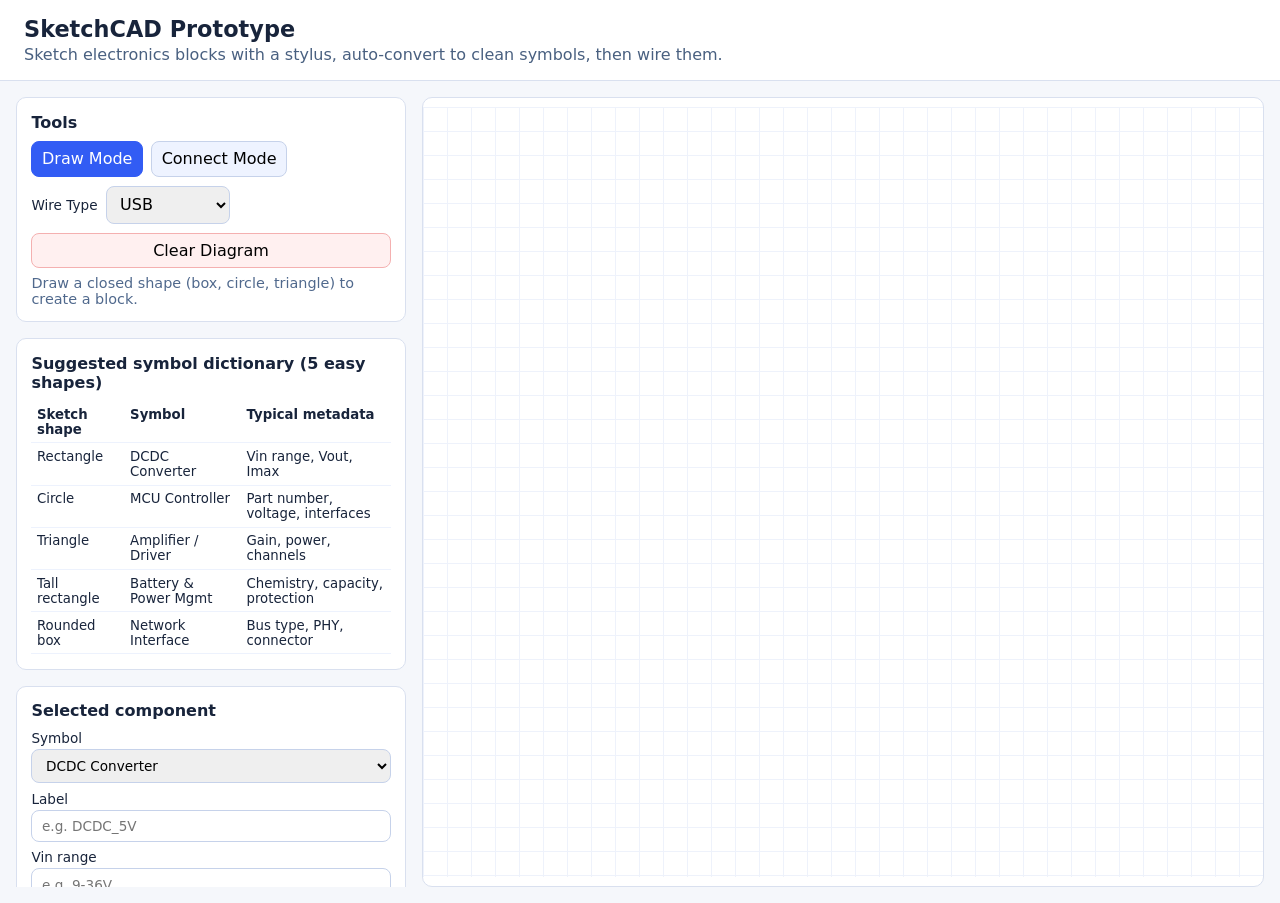
==== index.html @ b3f9a76c "Build initial SketchCAD web prototype" ====
<!doctype html>
<html lang="en">
  <head>
    <meta charset="UTF-8" />
    <meta name="viewport" content="width=device-width, initial-scale=1.0" />
    <title>SketchCAD Prototype</title>
    <link rel="stylesheet" href="styles.css" />
  </head>
  <body>
    <header>
      <h1>SketchCAD Prototype</h1>
      <p>Sketch electronics blocks with a stylus, auto-convert to clean symbols, then wire them.</p>
    </header>

    <main>
      <aside class="panel">
        <section>
          <h2>Tools</h2>
          <div class="tool-row">
            <button id="drawModeBtn" class="active">Draw Mode</button>
            <button id="connectModeBtn">Connect Mode</button>
          </div>
          <div class="tool-row">
            <label for="wireType">Wire Type</label>
            <select id="wireType">
              <option>USB</option>
              <option>SPI</option>
              <option>I2C</option>
              <option>UART</option>
              <option>Power Rail</option>
            </select>
          </div>
          <button id="clearBtn" class="danger">Clear Diagram</button>
          <p id="status" class="status">Draw a closed shape (box, circle, triangle) to create a block.</p>
        </section>

        <section>
          <h2>Suggested symbol dictionary (5 easy shapes)</h2>
          <table>
            <thead>
              <tr>
                <th>Sketch shape</th>
                <th>Symbol</th>
                <th>Typical metadata</th>
              </tr>
            </thead>
            <tbody>
              <tr>
                <td>Rectangle</td>
                <td>DCDC Converter</td>
                <td>Vin range, Vout, Imax</td>
              </tr>
              <tr>
                <td>Circle</td>
                <td>MCU Controller</td>
                <td>Part number, voltage, interfaces</td>
              </tr>
              <tr>
                <td>Triangle</td>
                <td>Amplifier / Driver</td>
                <td>Gain, power, channels</td>
              </tr>
              <tr>
                <td>Tall rectangle</td>
                <td>Battery &amp; Power Mgmt</td>
                <td>Chemistry, capacity, protection</td>
              </tr>
              <tr>
                <td>Rounded box</td>
                <td>Network Interface</td>
                <td>Bus type, PHY, connector</td>
              </tr>
            </tbody>
          </table>
        </section>

        <section>
          <h2>Selected component</h2>
          <form id="componentForm">
            <label>
              Symbol
              <select id="symbolType">
                <option>DCDC Converter</option>
                <option>MCU Controller</option>
                <option>Network Interface</option>
                <option>Motor Driver</option>
                <option>Battery &amp; Power Mgmt</option>
              </select>
            </label>
            <label>
              Label
              <input id="labelInput" type="text" placeholder="e.g. DCDC_5V" />
            </label>
            <label>
              Vin range
              <input id="vinInput" type="text" placeholder="e.g. 9-36V" />
            </label>
            <label>
              Vout
              <input id="voutInput" type="text" placeholder="e.g. 5V" />
            </label>
            <label>
              Imax
              <input id="imaxInput" type="text" placeholder="e.g. 3A" />
            </label>
            <button type="submit">Update component</button>
          </form>
        </section>
      </aside>

      <section class="canvas-wrap">
        <canvas id="diagramCanvas" width="1200" height="760"></canvas>
      </section>
    </main>

    <script src="app.js"></script>
  </body>
</html>
---- styles.css ----
:root {
  color-scheme: light;
  font-family: Inter, system-ui, -apple-system, Segoe UI, Roboto, sans-serif;
}

body {
  margin: 0;
  background: #f5f7fb;
  color: #18243b;
}

header {
  padding: 1rem 1.5rem;
  border-bottom: 1px solid #d9e0ef;
  background: white;
}

header h1 {
  margin: 0;
  font-size: 1.4rem;
}

header p {
  margin: 0.2rem 0 0;
  color: #496080;
}

main {
  display: grid;
  grid-template-columns: 390px 1fr;
  gap: 1rem;
  padding: 1rem;
}

.panel {
  display: flex;
  flex-direction: column;
  gap: 1rem;
  max-height: calc(100vh - 110px);
  overflow: auto;
}

.panel section {
  background: white;
  border: 1px solid #d9e0ef;
  border-radius: 10px;
  padding: 0.9rem;
}

h2 {
  margin: 0 0 0.6rem;
  font-size: 1rem;
}

.tool-row {
  display: flex;
  gap: 0.5rem;
  align-items: center;
  margin-bottom: 0.6rem;
}

button,
select,
input {
  border-radius: 8px;
  border: 1px solid #c6d2ea;
  padding: 0.45rem 0.6rem;
  font: inherit;
}

button {
  background: #eef3ff;
  cursor: pointer;
}

button.active {
  background: #325cf4;
  border-color: #325cf4;
  color: white;
}

button.danger {
  width: 100%;
  background: #fff0f0;
  border-color: #f4b0b0;
}

.status {
  margin: 0.4rem 0 0;
  font-size: 0.9rem;
  color: #50698d;
}

table {
  width: 100%;
  border-collapse: collapse;
  font-size: 0.83rem;
}

th,
td {
  border-bottom: 1px solid #edf2fd;
  text-align: left;
  padding: 0.35rem;
  vertical-align: top;
}

form {
  display: grid;
  gap: 0.45rem;
}

label {
  display: grid;
  gap: 0.2rem;
  font-size: 0.85rem;
}

.canvas-wrap {
  background: white;
  border: 1px solid #d9e0ef;
  border-radius: 10px;
  display: flex;
  justify-content: center;
  align-items: center;
  overflow: hidden;
}

canvas {
  width: 100%;
  height: calc(100vh - 130px);
  touch-action: none;
  background-image: linear-gradient(#eef2fb 1px, transparent 1px),
    linear-gradient(90deg, #eef2fb 1px, transparent 1px);
  background-size: 24px 24px;
}
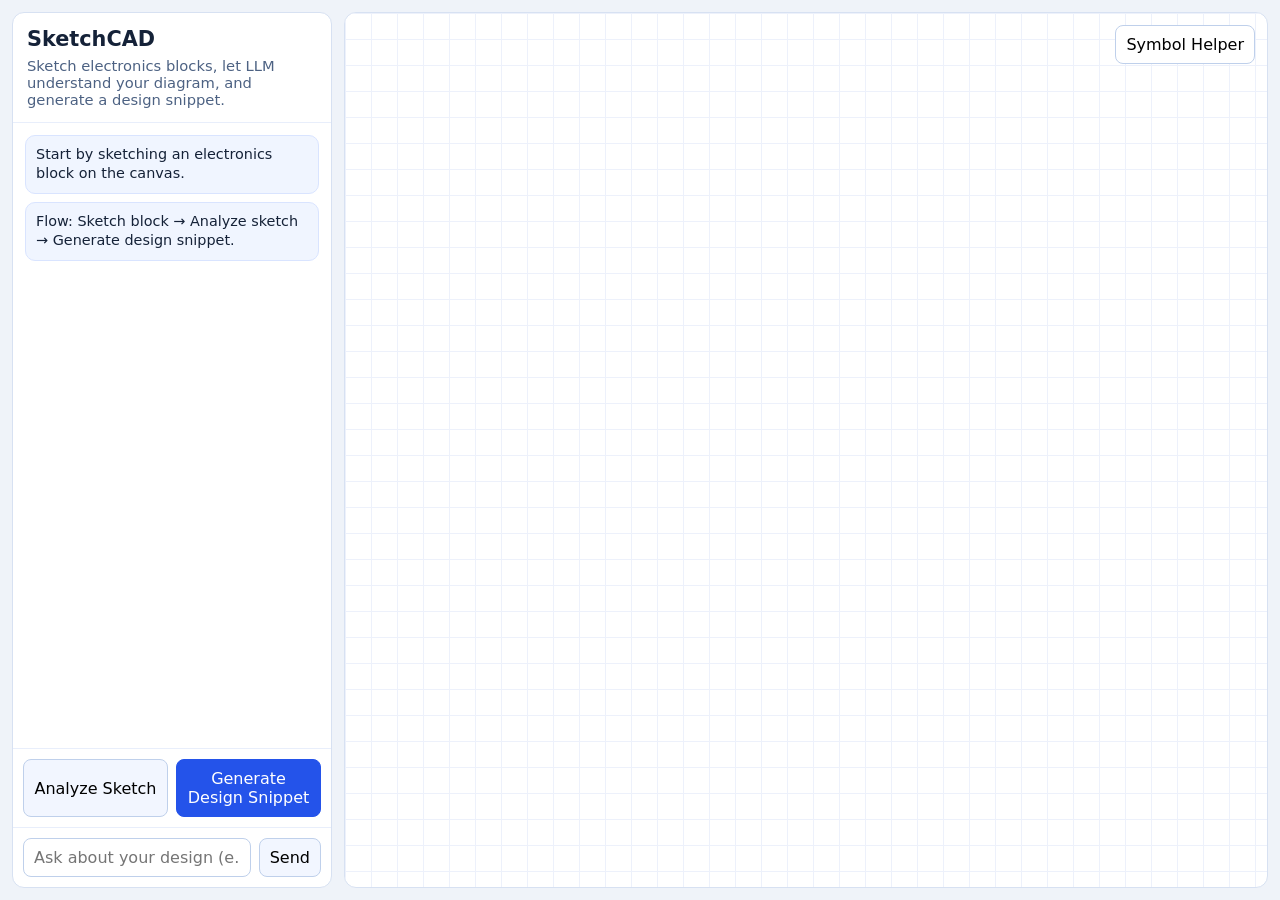
==== commit 7c2ea630: "Rebuild SketchCAD with clean chat-plus-canvas interface" ====
--- a/index.html
+++ b/index.html
@@ -3,113 +3,39 @@
   <head>
     <meta charset="UTF-8" />
     <meta name="viewport" content="width=device-width, initial-scale=1.0" />
-    <title>SketchCAD Prototype</title>
+    <title>SketchCAD</title>
     <link rel="stylesheet" href="styles.css" />
   </head>
   <body>
-    <header>
-      <h1>SketchCAD Prototype</h1>
-      <p>Sketch electronics blocks with a stylus, auto-convert to clean symbols, then wire them.</p>
-    </header>
+    <main class="app">
+      <aside class="chat-panel">
+        <div class="chat-header">
+          <h1>SketchCAD</h1>
+          <p>Sketch electronics blocks, let LLM understand your diagram, and generate a design snippet.</p>
+        </div>
 
-    <main>
-      <aside class="panel">
-        <section>
-          <h2>Tools</h2>
-          <div class="tool-row">
-            <button id="drawModeBtn" class="active">Draw Mode</button>
-            <button id="connectModeBtn">Connect Mode</button>
-          </div>
-          <div class="tool-row">
-            <label for="wireType">Wire Type</label>
-            <select id="wireType">
-              <option>USB</option>
-              <option>SPI</option>
-              <option>I2C</option>
-              <option>UART</option>
-              <option>Power Rail</option>
-            </select>
-          </div>
-          <button id="clearBtn" class="danger">Clear Diagram</button>
-          <p id="status" class="status">Draw a closed shape (box, circle, triangle) to create a block.</p>
-        </section>
+        <div id="chatLog" class="chat-log" aria-live="polite"></div>
 
-        <section>
-          <h2>Suggested symbol dictionary (5 easy shapes)</h2>
-          <table>
-            <thead>
-              <tr>
-                <th>Sketch shape</th>
-                <th>Symbol</th>
-                <th>Typical metadata</th>
-              </tr>
-            </thead>
-            <tbody>
-              <tr>
-                <td>Rectangle</td>
-                <td>DCDC Converter</td>
-                <td>Vin range, Vout, Imax</td>
-              </tr>
-              <tr>
-                <td>Circle</td>
-                <td>MCU Controller</td>
-                <td>Part number, voltage, interfaces</td>
-              </tr>
-              <tr>
-                <td>Triangle</td>
-                <td>Amplifier / Driver</td>
-                <td>Gain, power, channels</td>
-              </tr>
-              <tr>
-                <td>Tall rectangle</td>
-                <td>Battery &amp; Power Mgmt</td>
-                <td>Chemistry, capacity, protection</td>
-              </tr>
-              <tr>
-                <td>Rounded box</td>
-                <td>Network Interface</td>
-                <td>Bus type, PHY, connector</td>
-              </tr>
-            </tbody>
-          </table>
-        </section>
+        <div class="chat-actions">
+          <button id="analyzeBtn">Analyze Sketch</button>
+          <button id="snippetBtn" class="primary">Generate Design Snippet</button>
+        </div>
 
-        <section>
-          <h2>Selected component</h2>
-          <form id="componentForm">
-            <label>
-              Symbol
-              <select id="symbolType">
-                <option>DCDC Converter</option>
-                <option>MCU Controller</option>
-                <option>Network Interface</option>
-                <option>Motor Driver</option>
-                <option>Battery &amp; Power Mgmt</option>
-              </select>
-            </label>
-            <label>
-              Label
-              <input id="labelInput" type="text" placeholder="e.g. DCDC_5V" />
-            </label>
-            <label>
-              Vin range
-              <input id="vinInput" type="text" placeholder="e.g. 9-36V" />
-            </label>
-            <label>
-              Vout
-              <input id="voutInput" type="text" placeholder="e.g. 5V" />
-            </label>
-            <label>
-              Imax
-              <input id="imaxInput" type="text" placeholder="e.g. 3A" />
-            </label>
-            <button type="submit">Update component</button>
-          </form>
-        </section>
+        <form id="chatForm" class="chat-form">
+          <input
+            id="chatInput"
+            type="text"
+            placeholder="Ask about your design (e.g. Add SPI between MCU and Motor Driver)"
+          />
+          <button type="submit">Send</button>
+        </form>
       </aside>
 
-      <section class="canvas-wrap">
-        <canvas id="diagramCanvas" width="1200" height="760"></canvas>
+      <section class="canvas-stage">
+        <canvas id="diagramCanvas" width="1280" height="760"></canvas>
+        <button id="symbolHelperBtn" class="floating-helper" title="Symbol helper (placeholder)">
+          Symbol Helper
+        </button>
       </section>
     </main>
 
--- a/styles.css
+++ b/styles.css
@@ -1,136 +1,130 @@
 :root {
-  color-scheme: light;
   font-family: Inter, system-ui, -apple-system, Segoe UI, Roboto, sans-serif;
+  color: #152238;
+  background: #eff3f9;
+}
+
+* {
+  box-sizing: border-box;
 }
 
 body {
   margin: 0;
-  background: #f5f7fb;
-  color: #18243b;
+  background: #eff3f9;
 }
 
-header {
-  padding: 1rem 1.5rem;
-  border-bottom: 1px solid #d9e0ef;
-  background: white;
+.app {
+  height: 100vh;
+  display: grid;
+  grid-template-columns: 320px 1fr;
+  gap: 12px;
+  padding: 12px;
 }
 
-header h1 {
-  margin: 0;
-  font-size: 1.4rem;
+.chat-panel {
+  background: #ffffff;
+  border: 1px solid #d7e1f2;
+  border-radius: 12px;
+  display: grid;
+  grid-template-rows: auto 1fr auto auto;
+  min-height: 0;
 }
 
-header p {
-  margin: 0.2rem 0 0;
-  color: #496080;
+.chat-header {
+  padding: 14px;
+  border-bottom: 1px solid #e8eefb;
 }
 
-main {
-  display: grid;
-  grid-template-columns: 390px 1fr;
-  gap: 1rem;
-  padding: 1rem;
+.chat-header h1 {
+  margin: 0;
+  font-size: 1.3rem;
 }
 
-.panel {
+.chat-header p {
+  margin: 6px 0 0;
+  color: #4d6283;
+  font-size: 0.92rem;
+}
+
+.chat-log {
+  padding: 12px;
+  overflow: auto;
   display: flex;
   flex-direction: column;
-  gap: 1rem;
-  max-height: calc(100vh - 110px);
-  overflow: auto;
+  gap: 8px;
 }
 
-.panel section {
-  background: white;
-  border: 1px solid #d9e0ef;
+.message {
+  padding: 9px 10px;
   border-radius: 10px;
-  padding: 0.9rem;
+  font-size: 0.9rem;
+  line-height: 1.35;
 }
 
-h2 {
-  margin: 0 0 0.6rem;
-  font-size: 1rem;
+.message.system {
+  background: #f0f5ff;
+  border: 1px solid #d9e4ff;
 }
 
-.tool-row {
-  display: flex;
-  gap: 0.5rem;
-  align-items: center;
-  margin-bottom: 0.6rem;
+.message.user {
+  background: #e8fff4;
+  border: 1px solid #c6f2dd;
+  margin-left: 18px;
+}
+
+.chat-actions,
+.chat-form {
+  padding: 10px;
+  border-top: 1px solid #e8eefb;
+  display: grid;
+  grid-template-columns: 1fr 1fr;
+  gap: 8px;
 }
 
 button,
-select,
 input {
+  font: inherit;
+  border: 1px solid #bfd0eb;
   border-radius: 8px;
-  border: 1px solid #c6d2ea;
-  padding: 0.45rem 0.6rem;
-  font: inherit;
+  padding: 9px 10px;
 }
 
 button {
-  background: #eef3ff;
+  background: #f2f6ff;
   cursor: pointer;
 }
 
-button.active {
-  background: #325cf4;
-  border-color: #325cf4;
+button.primary {
+  background: #2453ea;
   color: white;
+  border-color: #2453ea;
 }
 
-button.danger {
-  width: 100%;
-  background: #fff0f0;
-  border-color: #f4b0b0;
+.chat-form {
+  grid-template-columns: 1fr auto;
 }
 
-.status {
-  margin: 0.4rem 0 0;
-  font-size: 0.9rem;
-  color: #50698d;
-}
-
-table {
-  width: 100%;
-  border-collapse: collapse;
-  font-size: 0.83rem;
-}
-
-th,
-td {
-  border-bottom: 1px solid #edf2fd;
-  text-align: left;
-  padding: 0.35rem;
-  vertical-align: top;
-}
-
-form {
-  display: grid;
-  gap: 0.45rem;
-}
-
-label {
-  display: grid;
-  gap: 0.2rem;
-  font-size: 0.85rem;
-}
-
-.canvas-wrap {
+.canvas-stage {
+  position: relative;
   background: white;
-  border: 1px solid #d9e0ef;
-  border-radius: 10px;
-  display: flex;
-  justify-content: center;
-  align-items: center;
+  border: 1px solid #d7e1f2;
+  border-radius: 12px;
   overflow: hidden;
 }
 
 canvas {
   width: 100%;
-  height: calc(100vh - 130px);
+  height: 100%;
   touch-action: none;
-  background-image: linear-gradient(#eef2fb 1px, transparent 1px),
-    linear-gradient(90deg, #eef2fb 1px, transparent 1px);
-  background-size: 24px 24px;
+  background-image: linear-gradient(#edf1fb 1px, transparent 1px),
+    linear-gradient(90deg, #edf1fb 1px, transparent 1px);
+  background-size: 26px 26px;
 }
+
+.floating-helper {
+  position: absolute;
+  top: 12px;
+  right: 12px;
+  z-index: 10;
+  background: #ffffff;
+}
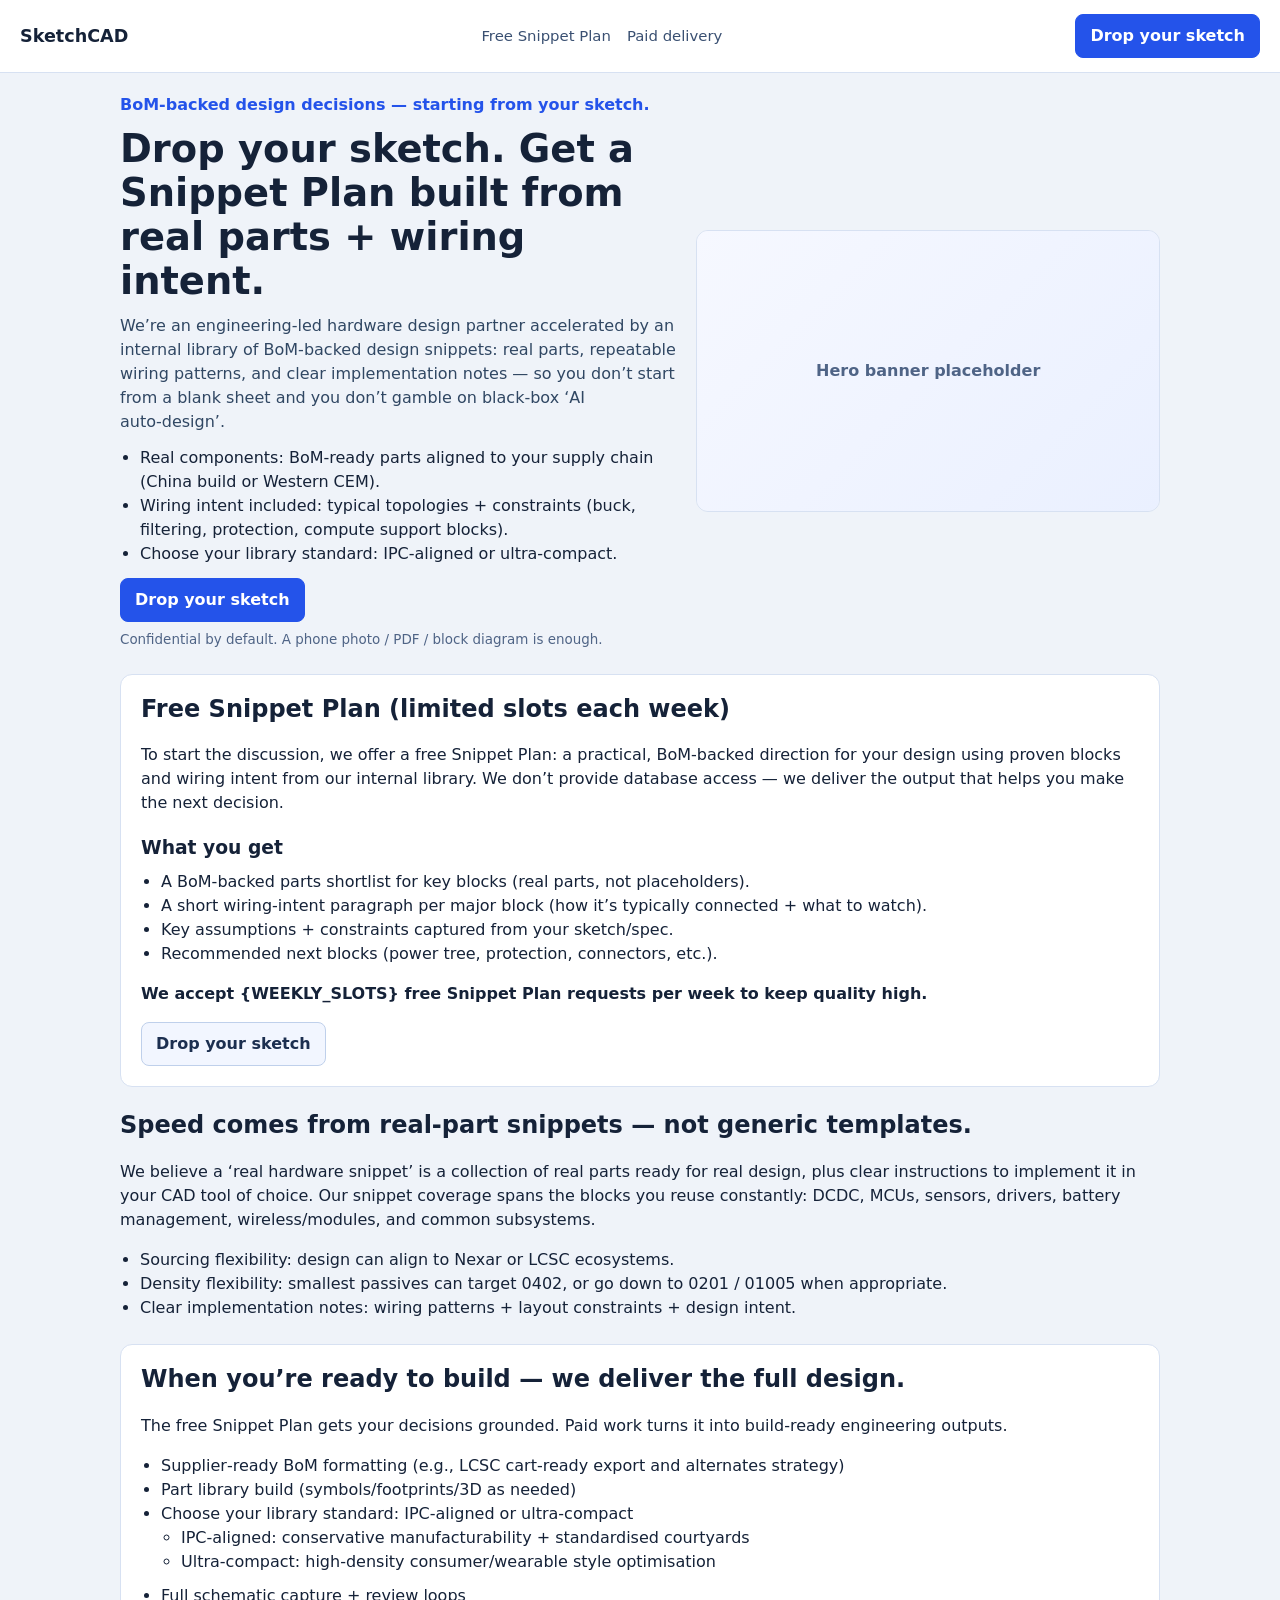
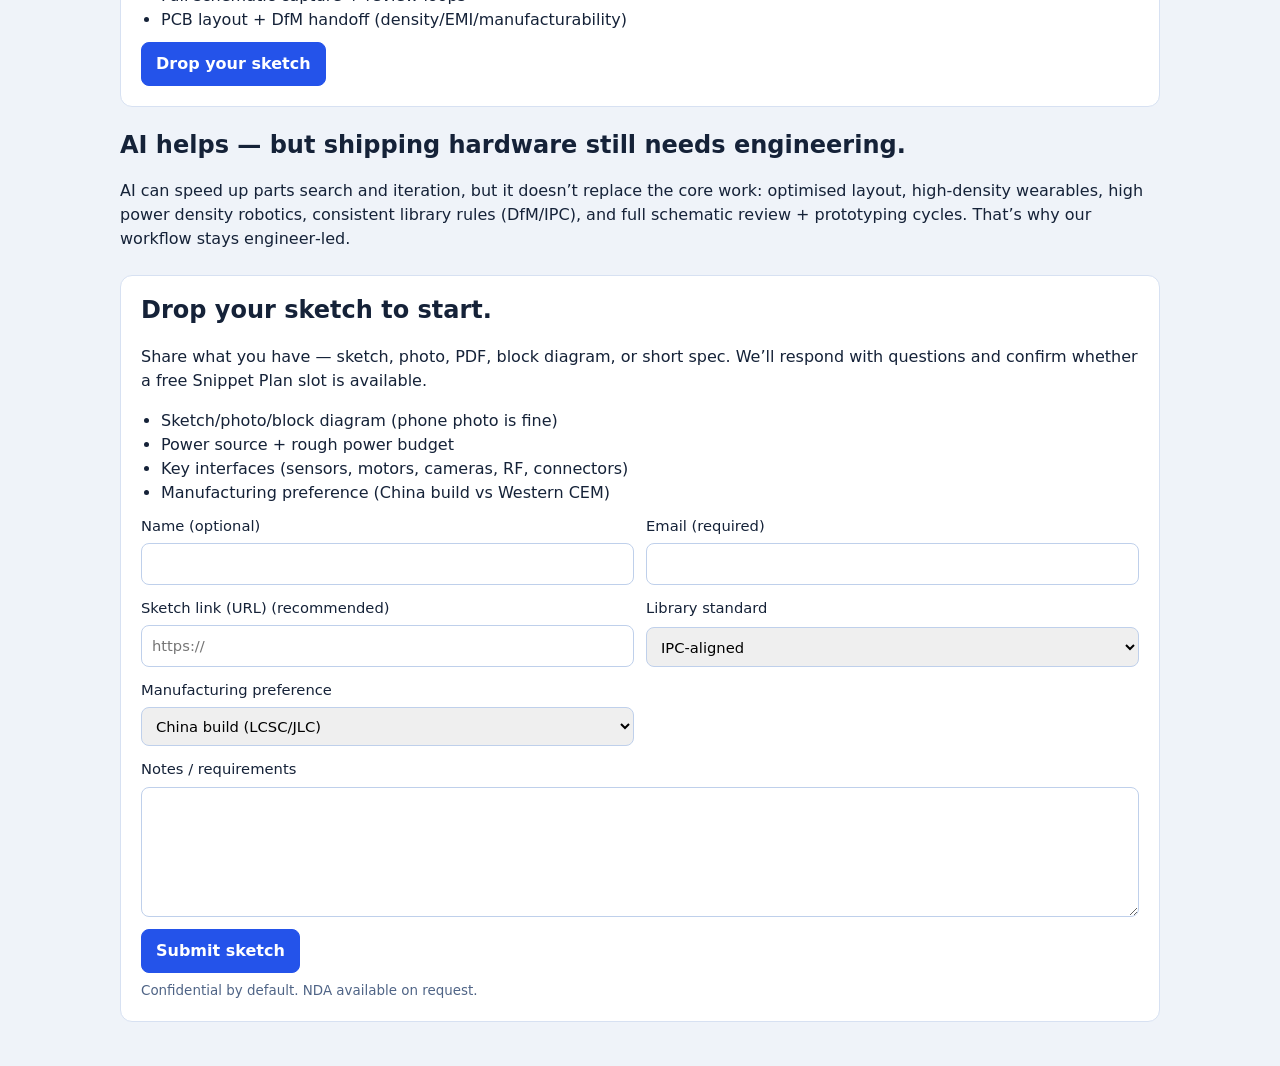
==== commit 3a23fd03: "Remove binary hero asset and use non-binary placeholder" ====
--- a/index.html
+++ b/index.html
@@ -3,42 +3,173 @@
   <head>
     <meta charset="UTF-8" />
     <meta name="viewport" content="width=device-width, initial-scale=1.0" />
-    <title>SketchCAD</title>
+    <title>SketchCAD — BoM‑backed design plans from your sketch</title>
+    <meta
+      name="description"
+      content="Drop your sketch and get a Snippet Plan built from real parts + wiring intent. Engineer-led hardware design accelerated by internal BoM‑backed snippets. Choose IPC‑aligned or ultra‑compact library standards."
+    />
     <link rel="stylesheet" href="styles.css" />
   </head>
   <body>
-    <main class="app">
-      <aside class="chat-panel">
-        <div class="chat-header">
-          <h1>SketchCAD</h1>
-          <p>Sketch electronics blocks, let LLM understand your diagram, and generate a design snippet.</p>
+    <header class="topbar">
+      <a href="#" class="logo">SketchCAD</a>
+      <nav class="nav-links">
+        <a href="#free-snippet-plan">Free Snippet Plan</a>
+        <a href="#paid-delivery">Paid delivery</a>
+      </nav>
+      <a class="btn btn-primary" href="#drop-your-sketch">Drop your sketch</a>
+    </header>
+
+    <main>
+      <section class="hero section">
+        <div class="hero-copy">
+          <p class="eyebrow">BoM‑backed design decisions — starting from your sketch.</p>
+          <h1>Drop your sketch. Get a Snippet Plan built from real parts + wiring intent.</h1>
+          <p class="lead">
+            We’re an engineering‑led hardware design partner accelerated by an internal library of BoM‑backed design
+            snippets: real parts, repeatable wiring patterns, and clear implementation notes — so you don’t start from
+            a blank sheet and you don’t gamble on black‑box ‘AI auto‑design’.
+          </p>
+          <ul>
+            <li>Real components: BoM‑ready parts aligned to your supply chain (China build or Western CEM).</li>
+            <li>
+              Wiring intent included: typical topologies + constraints (buck, filtering, protection, compute support
+              blocks).
+            </li>
+            <li>Choose your library standard: IPC‑aligned or ultra‑compact.</li>
+          </ul>
+          <div class="hero-cta">
+            <a class="btn btn-primary" href="#drop-your-sketch">Drop your sketch</a>
+            <p class="micro">Confidential by default. A phone photo / PDF / block diagram is enough.</p>
+          </div>
         </div>
+        <div class="hero-image-wrap">
+          <div class="hero-image-placeholder" aria-label="Sketch to BoM concept banner placeholder">Hero banner placeholder</div>
+        </div>
+      </section>
 
-        <div id="chatLog" class="chat-log" aria-live="polite"></div>
+      <section id="free-snippet-plan" class="section card">
+        <h2>Free Snippet Plan (limited slots each week)</h2>
+        <p>
+          To start the discussion, we offer a free Snippet Plan: a practical, BoM‑backed direction for your design
+          using proven blocks and wiring intent from our internal library. We don’t provide database access — we
+          deliver the output that helps you make the next decision.
+        </p>
+        <h3>What you get</h3>
+        <ul>
+          <li>A BoM‑backed parts shortlist for key blocks (real parts, not placeholders).</li>
+          <li>
+            A short wiring‑intent paragraph per major block (how it’s typically connected + what to watch).
+          </li>
+          <li>Key assumptions + constraints captured from your sketch/spec.</li>
+          <li>Recommended next blocks (power tree, protection, connectors, etc.).</li>
+        </ul>
+        <p class="slot-line">We accept {WEEKLY_SLOTS} free Snippet Plan requests per week to keep quality high.</p>
+        <a class="btn btn-secondary" href="#drop-your-sketch">Drop your sketch</a>
+      </section>
 
-        <div class="chat-actions">
-          <button id="analyzeBtn">Analyze Sketch</button>
-          <button id="snippetBtn" class="primary">Generate Design Snippet</button>
-        </div>
+      <section id="why-this-is-different" class="section">
+        <h2>Speed comes from real‑part snippets — not generic templates.</h2>
+        <p>
+          We believe a ‘real hardware snippet’ is a collection of real parts ready for real design, plus clear
+          instructions to implement it in your CAD tool of choice. Our snippet coverage spans the blocks you reuse
+          constantly: DCDC, MCUs, sensors, drivers, battery management, wireless/modules, and common subsystems.
+        </p>
+        <ul>
+          <li>Sourcing flexibility: design can align to Nexar or LCSC ecosystems.</li>
+          <li>Density flexibility: smallest passives can target 0402, or go down to 0201 / 01005 when appropriate.</li>
+          <li>Clear implementation notes: wiring patterns + layout constraints + design intent.</li>
+        </ul>
+      </section>
 
-        <form id="chatForm" class="chat-form">
-          <input
-            id="chatInput"
-            type="text"
-            placeholder="Ask about your design (e.g. Add SPI between MCU and Motor Driver)"
-          />
-          <button type="submit">Send</button>
+      <section id="paid-delivery" class="section card">
+        <h2>When you’re ready to build — we deliver the full design.</h2>
+        <p>
+          The free Snippet Plan gets your decisions grounded. Paid work turns it into build‑ready engineering outputs.
+        </p>
+        <ul>
+          <li>Supplier‑ready BoM formatting (e.g., LCSC cart‑ready export and alternates strategy)</li>
+          <li>Part library build (symbols/footprints/3D as needed)</li>
+          <li>
+            Choose your library standard: IPC‑aligned or ultra‑compact
+            <ul>
+              <li>IPC‑aligned: conservative manufacturability + standardised courtyards</li>
+              <li>Ultra‑compact: high‑density consumer/wearable style optimisation</li>
+            </ul>
+          </li>
+          <li>Full schematic capture + review loops</li>
+          <li>PCB layout + DfM handoff (density/EMI/manufacturability)</li>
+        </ul>
+        <a class="btn btn-primary" href="#drop-your-sketch">Drop your sketch</a>
+      </section>
+
+      <section id="ai-and-engineering" class="section">
+        <h2>AI helps — but shipping hardware still needs engineering.</h2>
+        <p>
+          AI can speed up parts search and iteration, but it doesn’t replace the core work: optimised layout,
+          high‑density wearables, high power density robotics, consistent library rules (DfM/IPC), and full schematic
+          review + prototyping cycles. That’s why our workflow stays engineer‑led.
+        </p>
+      </section>
+
+      <section id="drop-your-sketch" class="section card">
+        <h2>Drop your sketch to start.</h2>
+        <p>
+          Share what you have — sketch, photo, PDF, block diagram, or short spec. We’ll respond with questions and
+          confirm whether a free Snippet Plan slot is available.
+        </p>
+        <ul>
+          <li>Sketch/photo/block diagram (phone photo is fine)</li>
+          <li>Power source + rough power budget</li>
+          <li>Key interfaces (sensors, motors, cameras, RF, connectors)</li>
+          <li>Manufacturing preference (China build vs Western CEM)</li>
+        </ul>
+
+        <form name="drop-your-sketch" method="POST" data-netlify="true" netlify-honeypot="bot-field">
+          <input type="hidden" name="form-name" value="drop-your-sketch" />
+          <p class="hidden">
+            <label>Don’t fill this out: <input name="bot-field" /></label>
+          </p>
+
+          <div class="form-grid">
+            <label>
+              Name (optional)
+              <input type="text" name="name" autocomplete="name" />
+            </label>
+            <label>
+              Email (required)
+              <input type="email" name="email" required autocomplete="email" />
+            </label>
+            <label>
+              Sketch link (URL) (recommended)
+              <input type="url" name="sketch_link" placeholder="https://" />
+            </label>
+            <label>
+              Library standard
+              <select name="library_standard" required>
+                <option value="IPC-aligned">IPC‑aligned</option>
+                <option value="Ultra-compact">Ultra‑compact</option>
+                <option value="Not sure">Not sure — recommend</option>
+              </select>
+            </label>
+            <label>
+              Manufacturing preference
+              <select name="manufacturing_preference" required>
+                <option value="China build">China build (LCSC/JLC)</option>
+                <option value="Western CEM">Western CEM</option>
+                <option value="Not sure">Not sure</option>
+              </select>
+            </label>
+            <label>
+              Notes / requirements
+              <textarea name="notes" rows="5" required></textarea>
+            </label>
+          </div>
+
+          <button class="btn btn-primary" type="submit">Submit sketch</button>
+          <p class="micro">Confidential by default. NDA available on request.</p>
         </form>
-      </aside>
-
-      <section class="canvas-stage">
-        <canvas id="diagramCanvas" width="1280" height="760"></canvas>
-        <button id="symbolHelperBtn" class="floating-helper" title="Symbol helper (placeholder)">
-          Symbol Helper
-        </button>
       </section>
     </main>
-
-    <script src="app.js"></script>
   </body>
 </html>
--- a/styles.css
+++ b/styles.css
@@ -11,120 +11,200 @@
 body {
   margin: 0;
   background: #eff3f9;
-}
-
-.app {
-  height: 100vh;
+  line-height: 1.5;
+}
+
+.topbar {
+  position: sticky;
+  top: 0;
+  z-index: 20;
+  display: flex;
+  align-items: center;
+  justify-content: space-between;
+  gap: 14px;
+  padding: 14px 20px;
+  background: rgba(255, 255, 255, 0.95);
+  border-bottom: 1px solid #d7e1f2;
+  backdrop-filter: blur(6px);
+}
+
+.logo {
+  text-decoration: none;
+  color: #152238;
+  font-weight: 700;
+  font-size: 1.1rem;
+}
+
+.nav-links {
+  display: flex;
+  gap: 16px;
+}
+
+.nav-links a {
+  color: #3a5072;
+  text-decoration: none;
+  font-size: 0.93rem;
+}
+
+main {
+  max-width: 1080px;
+  margin: 0 auto;
+  padding: 20px;
+}
+
+.section {
+  margin-bottom: 24px;
+}
+
+.hero {
   display: grid;
-  grid-template-columns: 320px 1fr;
-  gap: 12px;
-  padding: 12px;
-}
-
-.chat-panel {
-  background: #ffffff;
+  grid-template-columns: 1.2fr 1fr;
+  gap: 20px;
+  align-items: center;
+}
+
+.hero-copy h1 {
+  margin: 0 0 10px;
+  font-size: clamp(2rem, 3vw, 2.6rem);
+  line-height: 1.15;
+}
+
+.eyebrow {
+  margin: 0 0 10px;
+  color: #2453ea;
+  font-weight: 600;
+}
+
+.lead {
+  margin: 0 0 12px;
+  color: #304763;
+}
+
+.hero-image-wrap {
   border: 1px solid #d7e1f2;
   border-radius: 12px;
-  display: grid;
-  grid-template-rows: auto 1fr auto auto;
-  min-height: 0;
-}
-
-.chat-header {
-  padding: 14px;
-  border-bottom: 1px solid #e8eefb;
-}
-
-.chat-header h1 {
-  margin: 0;
-  font-size: 1.3rem;
-}
-
-.chat-header p {
-  margin: 6px 0 0;
-  color: #4d6283;
-  font-size: 0.92rem;
-}
-
-.chat-log {
-  padding: 12px;
-  overflow: auto;
+  overflow: hidden;
+  background: white;
+  min-height: 280px;
+}
+
+.hero-image-placeholder {
+  width: 100%;
+  min-height: 280px;
   display: flex;
-  flex-direction: column;
-  gap: 8px;
-}
-
-.message {
-  padding: 9px 10px;
-  border-radius: 10px;
-  font-size: 0.9rem;
-  line-height: 1.35;
-}
-
-.message.system {
-  background: #f0f5ff;
-  border: 1px solid #d9e4ff;
-}
-
-.message.user {
-  background: #e8fff4;
-  border: 1px solid #c6f2dd;
-  margin-left: 18px;
-}
-
-.chat-actions,
-.chat-form {
-  padding: 10px;
-  border-top: 1px solid #e8eefb;
+  align-items: center;
+  justify-content: center;
+  padding: 20px;
+  color: #4f6486;
+  background: linear-gradient(135deg, #f6f8ff, #eaf0ff);
+  font-weight: 600;
+  text-align: center;
+}
+
+.card {
+  background: white;
+  border: 1px solid #d7e1f2;
+  border-radius: 12px;
+  padding: 20px;
+}
+
+h2 {
+  margin-top: 0;
+  line-height: 1.2;
+}
+
+h3 {
+  margin-bottom: 8px;
+}
+
+ul {
+  margin: 0 0 10px;
+  padding-left: 20px;
+}
+
+.btn {
+  display: inline-flex;
+  align-items: center;
+  justify-content: center;
+  border: 1px solid #bfd0eb;
+  border-radius: 8px;
+  padding: 9px 14px;
+  font-weight: 600;
+  text-decoration: none;
+  cursor: pointer;
+}
+
+.btn-primary {
+  background: #2453ea;
+  color: white;
+  border-color: #2453ea;
+}
+
+.btn-secondary {
+  background: #f2f6ff;
+  color: #1c2f50;
+}
+
+.hero-cta {
+  margin-top: 12px;
+}
+
+.micro {
+  font-size: 0.84rem;
+  color: #4f6486;
+  margin: 8px 0 0;
+}
+
+.slot-line {
+  font-weight: 600;
+}
+
+form {
+  margin-top: 10px;
+}
+
+.form-grid {
   display: grid;
   grid-template-columns: 1fr 1fr;
-  gap: 8px;
-}
-
-button,
-input {
+  gap: 12px;
+  margin-bottom: 12px;
+}
+
+label {
+  display: grid;
+  gap: 6px;
+  font-size: 0.92rem;
+}
+
+label:has(textarea) {
+  grid-column: 1 / -1;
+}
+
+input,
+select,
+textarea,
+button {
   font: inherit;
   border: 1px solid #bfd0eb;
   border-radius: 8px;
   padding: 9px 10px;
 }
 
-button {
-  background: #f2f6ff;
-  cursor: pointer;
-}
-
-button.primary {
-  background: #2453ea;
-  color: white;
-  border-color: #2453ea;
-}
-
-.chat-form {
-  grid-template-columns: 1fr auto;
-}
-
-.canvas-stage {
-  position: relative;
-  background: white;
-  border: 1px solid #d7e1f2;
-  border-radius: 12px;
-  overflow: hidden;
-}
-
-canvas {
-  width: 100%;
-  height: 100%;
-  touch-action: none;
-  background-image: linear-gradient(#edf1fb 1px, transparent 1px),
-    linear-gradient(90deg, #edf1fb 1px, transparent 1px);
-  background-size: 26px 26px;
-}
-
-.floating-helper {
+.hidden {
   position: absolute;
-  top: 12px;
-  right: 12px;
-  z-index: 10;
-  background: #ffffff;
-}
+  left: -9999px;
+}
+
+@media (max-width: 900px) {
+  .hero {
+    grid-template-columns: 1fr;
+  }
+
+  .nav-links {
+    display: none;
+  }
+
+  .form-grid {
+    grid-template-columns: 1fr;
+  }
+}
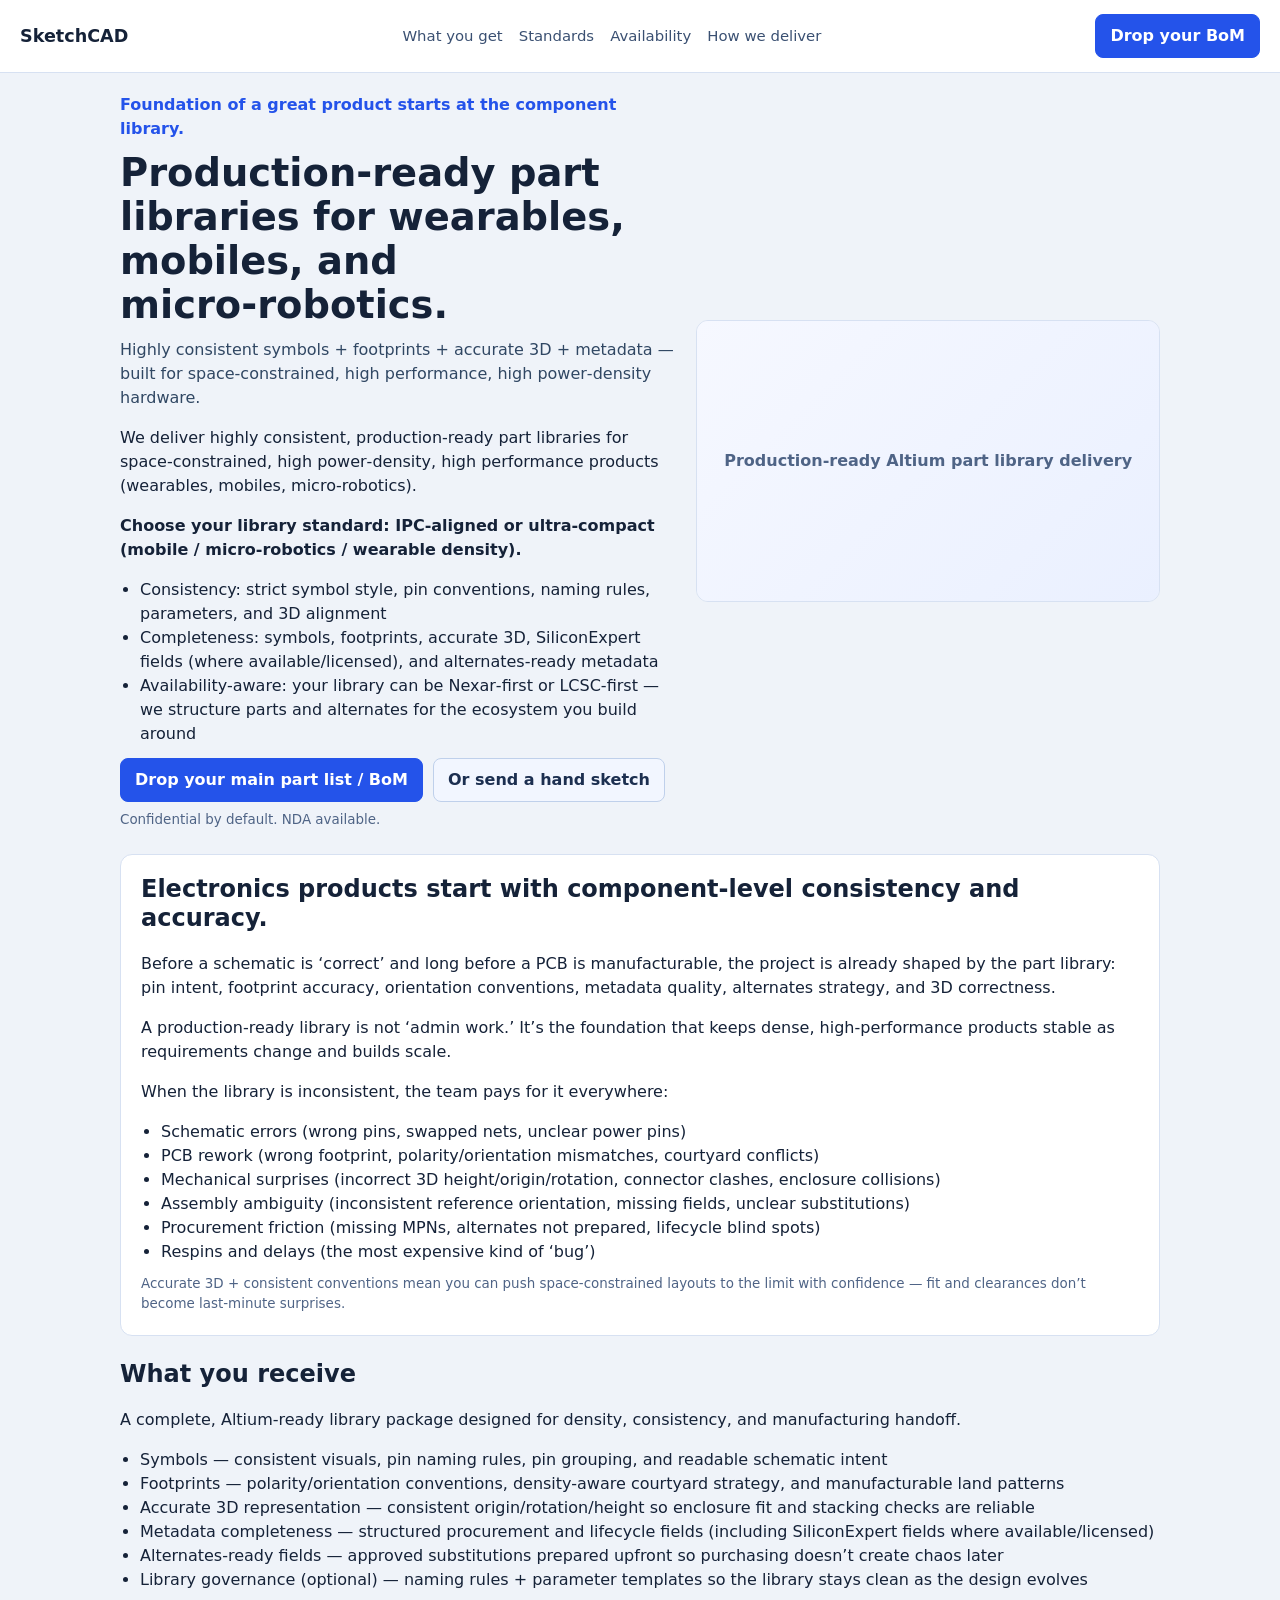
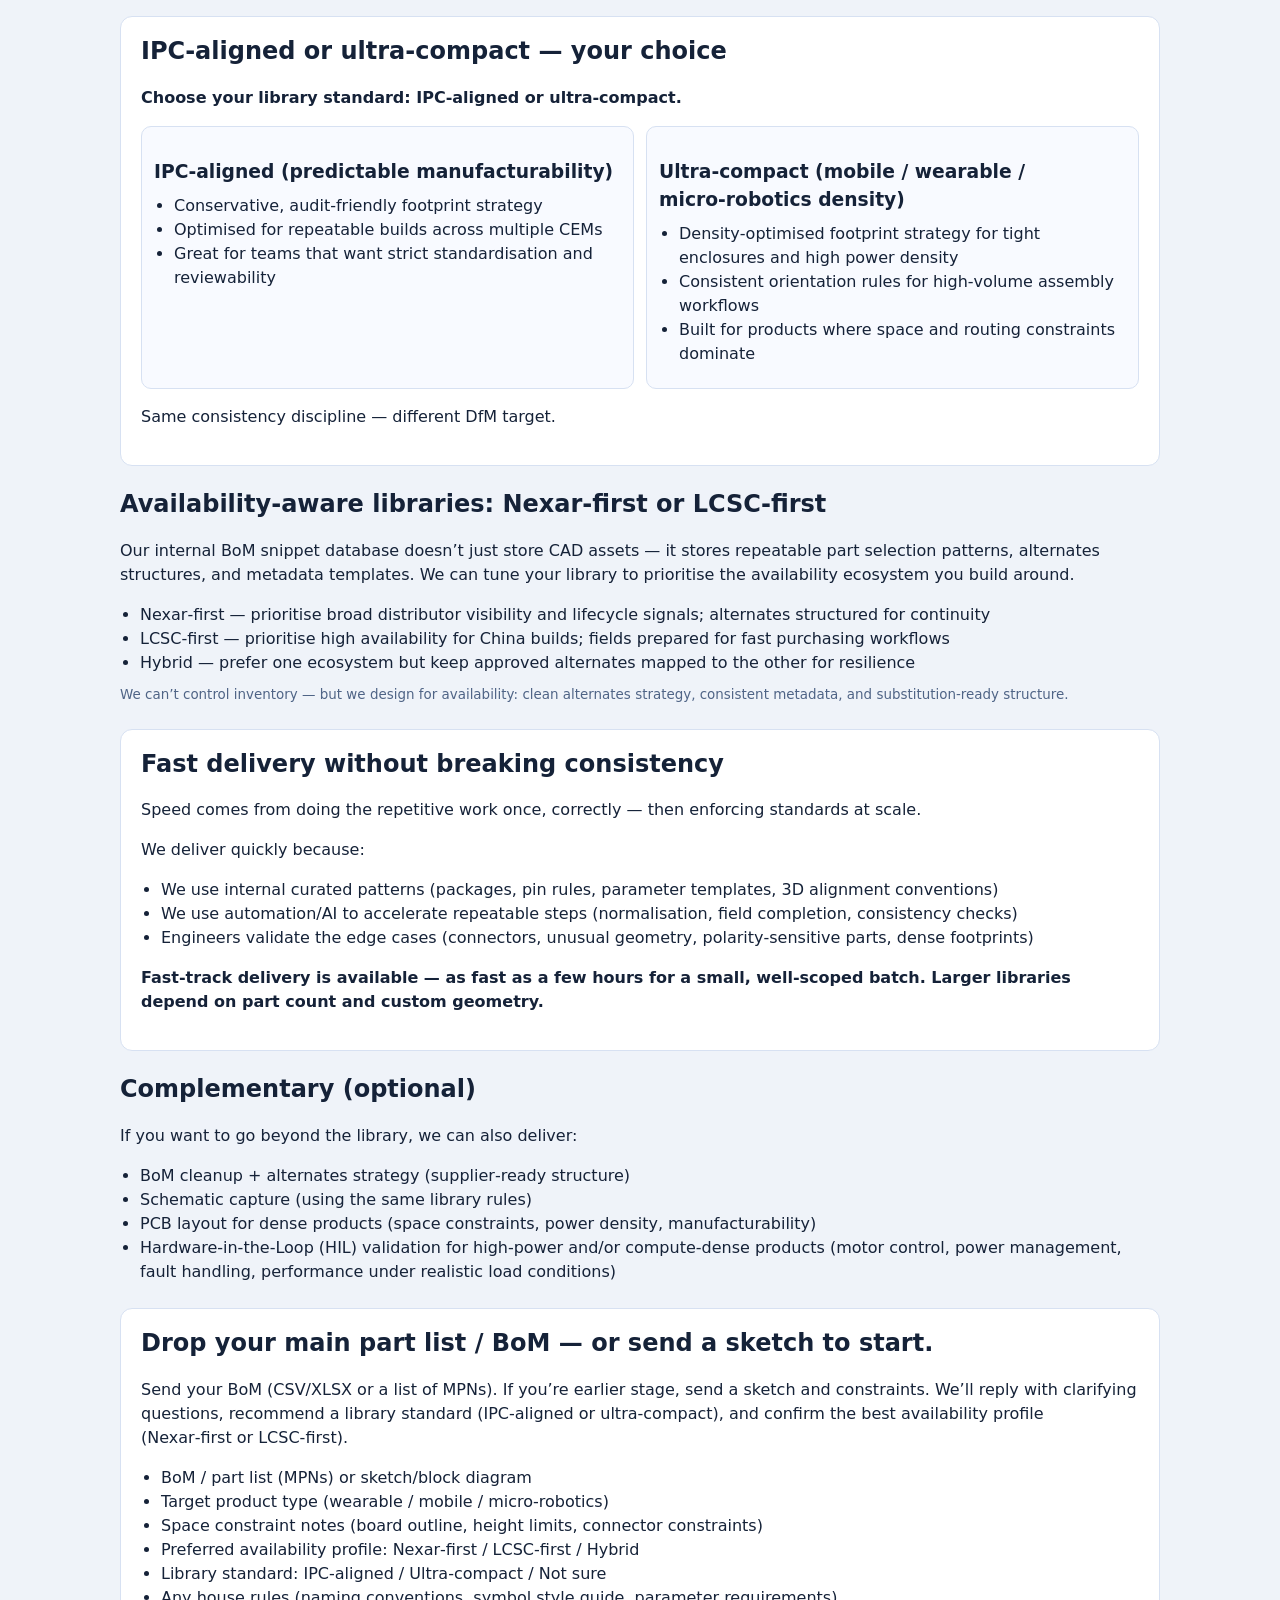
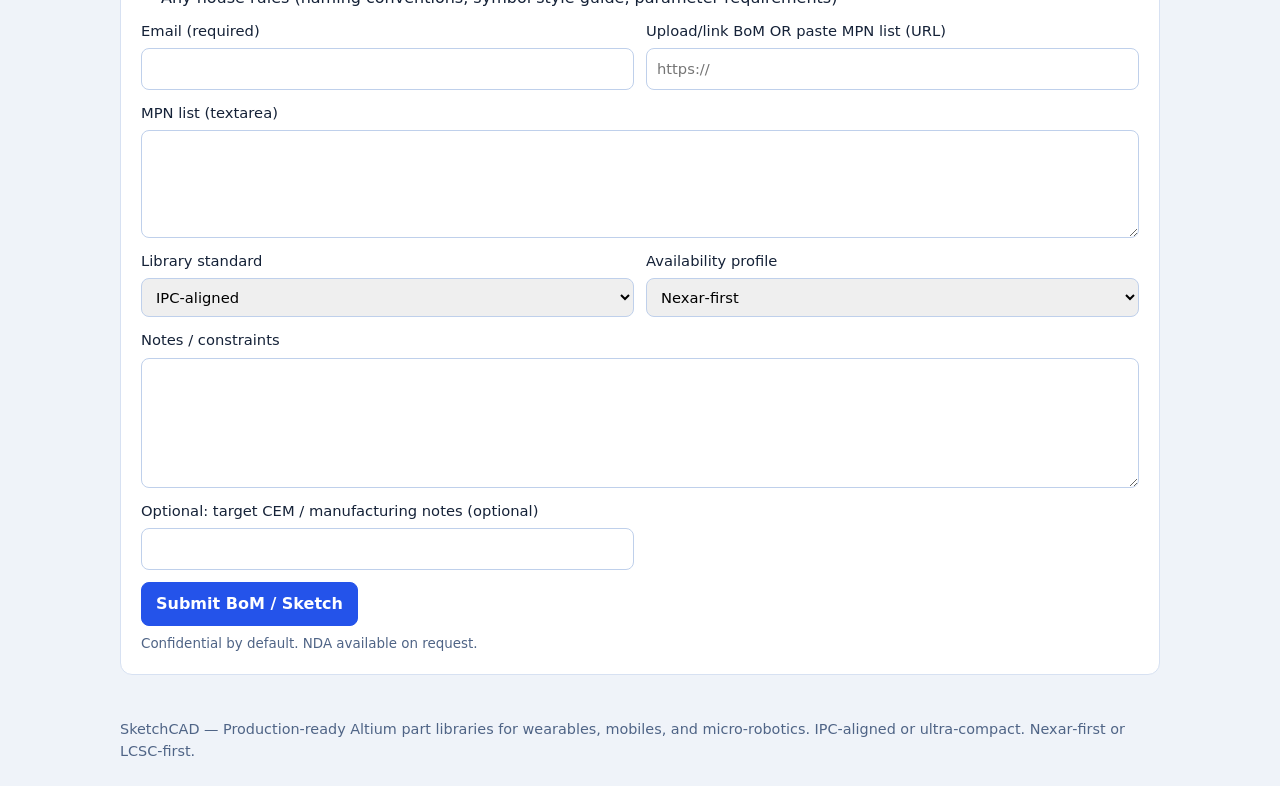
==== commit f90ebdca: "Refocus landing page on production-ready part library delivery" ====
--- a/index.html
+++ b/index.html
@@ -3,10 +3,10 @@
   <head>
     <meta charset="UTF-8" />
     <meta name="viewport" content="width=device-width, initial-scale=1.0" />
-    <title>SketchCAD — BoM‑backed design plans from your sketch</title>
+    <title>SketchCAD — Production‑ready Altium part libraries for wearables, mobiles, and micro‑robotics</title>
     <meta
       name="description"
-      content="Drop your sketch and get a Snippet Plan built from real parts + wiring intent. Engineer-led hardware design accelerated by internal BoM‑backed snippets. Choose IPC‑aligned or ultra‑compact library standards."
+      content="Highly consistent symbols + footprints + accurate 3D + metadata. Choose IPC‑aligned or ultra‑compact. Availability-aware: Nexar‑first or LCSC‑first."
     />
     <link rel="stylesheet" href="styles.css" />
   </head>
@@ -14,115 +14,212 @@
     <header class="topbar">
       <a href="#" class="logo">SketchCAD</a>
       <nav class="nav-links">
-        <a href="#free-snippet-plan">Free Snippet Plan</a>
-        <a href="#paid-delivery">Paid delivery</a>
+        <a href="#what-you-get">What you get</a>
+        <a href="#standards">Standards</a>
+        <a href="#availability">Availability</a>
+        <a href="#how-we-deliver">How we deliver</a>
       </nav>
-      <a class="btn btn-primary" href="#drop-your-sketch">Drop your sketch</a>
+      <a class="btn btn-primary" href="#drop-your-bom">Drop your BoM</a>
     </header>
 
     <main>
       <section class="hero section">
         <div class="hero-copy">
-          <p class="eyebrow">BoM‑backed design decisions — starting from your sketch.</p>
-          <h1>Drop your sketch. Get a Snippet Plan built from real parts + wiring intent.</h1>
+          <p class="eyebrow">Foundation of a great product starts at the component library.</p>
+          <h1>Production‑ready part libraries for wearables, mobiles, and micro‑robotics.</h1>
           <p class="lead">
-            We’re an engineering‑led hardware design partner accelerated by an internal library of BoM‑backed design
-            snippets: real parts, repeatable wiring patterns, and clear implementation notes — so you don’t start from
-            a blank sheet and you don’t gamble on black‑box ‘AI auto‑design’.
+            Highly consistent symbols + footprints + accurate 3D + metadata — built for space‑constrained, high
+            performance, high power‑density hardware.
+          </p>
+          <p>
+            We deliver highly consistent, production‑ready part libraries for space‑constrained, high power‑density,
+            high performance products (wearables, mobiles, micro‑robotics).
+          </p>
+          <p class="slot-line">
+            Choose your library standard: IPC‑aligned or ultra‑compact (mobile / micro‑robotics / wearable density).
           </p>
           <ul>
-            <li>Real components: BoM‑ready parts aligned to your supply chain (China build or Western CEM).</li>
+            <li>Consistency: strict symbol style, pin conventions, naming rules, parameters, and 3D alignment</li>
             <li>
-              Wiring intent included: typical topologies + constraints (buck, filtering, protection, compute support
-              blocks).
+              Completeness: symbols, footprints, accurate 3D, SiliconExpert fields (where available/licensed), and
+              alternates‑ready metadata
             </li>
-            <li>Choose your library standard: IPC‑aligned or ultra‑compact.</li>
+            <li>
+              Availability-aware: your library can be Nexar‑first or LCSC‑first — we structure parts and alternates
+              for the ecosystem you build around
+            </li>
           </ul>
-          <div class="hero-cta">
-            <a class="btn btn-primary" href="#drop-your-sketch">Drop your sketch</a>
-            <p class="micro">Confidential by default. A phone photo / PDF / block diagram is enough.</p>
+          <div class="hero-cta two-cta">
+            <a class="btn btn-primary" href="#drop-your-bom">Drop your main part list / BoM</a>
+            <a class="btn btn-secondary" href="#drop-your-bom">Or send a hand sketch</a>
+          </div>
+          <p class="micro">Confidential by default. NDA available.</p>
+        </div>
+        <div class="hero-image-wrap">
+          <div class="hero-image-placeholder" aria-label="Part library delivery banner placeholder">
+            Production‑ready Altium part library delivery
           </div>
         </div>
-        <div class="hero-image-wrap">
-          <div class="hero-image-placeholder" aria-label="Sketch to BoM concept banner placeholder">Hero banner placeholder</div>
+      </section>
+
+      <section id="why-libraries-matter" class="section card">
+        <h2>Electronics products start with component‑level consistency and accuracy.</h2>
+        <p>
+          Before a schematic is ‘correct’ and long before a PCB is manufacturable, the project is already shaped by the
+          part library: pin intent, footprint accuracy, orientation conventions, metadata quality, alternates strategy,
+          and 3D correctness.
+        </p>
+        <p>
+          A production‑ready library is not ‘admin work.’ It’s the foundation that keeps dense, high‑performance
+          products stable as requirements change and builds scale.
+        </p>
+        <p>When the library is inconsistent, the team pays for it everywhere:</p>
+        <ul>
+          <li>Schematic errors (wrong pins, swapped nets, unclear power pins)</li>
+          <li>PCB rework (wrong footprint, polarity/orientation mismatches, courtyard conflicts)</li>
+          <li>
+            Mechanical surprises (incorrect 3D height/origin/rotation, connector clashes, enclosure collisions)
+          </li>
+          <li>Assembly ambiguity (inconsistent reference orientation, missing fields, unclear substitutions)</li>
+          <li>Procurement friction (missing MPNs, alternates not prepared, lifecycle blind spots)</li>
+          <li>Respins and delays (the most expensive kind of ‘bug’)</li>
+        </ul>
+        <p class="micro">
+          Accurate 3D + consistent conventions mean you can push space‑constrained layouts to the limit with confidence
+          — fit and clearances don’t become last‑minute surprises.
+        </p>
+      </section>
+
+      <section id="what-you-get" class="section">
+        <h2>What you receive</h2>
+        <p>
+          A complete, Altium‑ready library package designed for density, consistency, and manufacturing handoff.
+        </p>
+        <ul>
+          <li>Symbols — consistent visuals, pin naming rules, pin grouping, and readable schematic intent</li>
+          <li>
+            Footprints — polarity/orientation conventions, density-aware courtyard strategy, and manufacturable land
+            patterns
+          </li>
+          <li>
+            Accurate 3D representation — consistent origin/rotation/height so enclosure fit and stacking checks are
+            reliable
+          </li>
+          <li>
+            Metadata completeness — structured procurement and lifecycle fields (including SiliconExpert fields where
+            available/licensed)
+          </li>
+          <li>
+            Alternates‑ready fields — approved substitutions prepared upfront so purchasing doesn’t create chaos later
+          </li>
+          <li>
+            Library governance (optional) — naming rules + parameter templates so the library stays clean as the design
+            evolves
+          </li>
+        </ul>
+      </section>
+
+      <section id="standards" class="section card">
+        <h2>IPC‑aligned or ultra‑compact — your choice</h2>
+        <p class="slot-line">Choose your library standard: IPC‑aligned or ultra‑compact.</p>
+        <div class="standards-grid">
+          <article class="mini-card">
+            <h3>IPC‑aligned (predictable manufacturability)</h3>
+            <ul>
+              <li>Conservative, audit-friendly footprint strategy</li>
+              <li>Optimised for repeatable builds across multiple CEMs</li>
+              <li>Great for teams that want strict standardisation and reviewability</li>
+            </ul>
+          </article>
+          <article class="mini-card">
+            <h3>Ultra‑compact (mobile / wearable / micro‑robotics density)</h3>
+            <ul>
+              <li>Density‑optimised footprint strategy for tight enclosures and high power density</li>
+              <li>Consistent orientation rules for high‑volume assembly workflows</li>
+              <li>Built for products where space and routing constraints dominate</li>
+            </ul>
+          </article>
         </div>
-      </section>
-
-      <section id="free-snippet-plan" class="section card">
-        <h2>Free Snippet Plan (limited slots each week)</h2>
-        <p>
-          To start the discussion, we offer a free Snippet Plan: a practical, BoM‑backed direction for your design
-          using proven blocks and wiring intent from our internal library. We don’t provide database access — we
-          deliver the output that helps you make the next decision.
-        </p>
-        <h3>What you get</h3>
-        <ul>
-          <li>A BoM‑backed parts shortlist for key blocks (real parts, not placeholders).</li>
-          <li>
-            A short wiring‑intent paragraph per major block (how it’s typically connected + what to watch).
-          </li>
-          <li>Key assumptions + constraints captured from your sketch/spec.</li>
-          <li>Recommended next blocks (power tree, protection, connectors, etc.).</li>
-        </ul>
-        <p class="slot-line">We accept {WEEKLY_SLOTS} free Snippet Plan requests per week to keep quality high.</p>
-        <a class="btn btn-secondary" href="#drop-your-sketch">Drop your sketch</a>
-      </section>
-
-      <section id="why-this-is-different" class="section">
-        <h2>Speed comes from real‑part snippets — not generic templates.</h2>
-        <p>
-          We believe a ‘real hardware snippet’ is a collection of real parts ready for real design, plus clear
-          instructions to implement it in your CAD tool of choice. Our snippet coverage spans the blocks you reuse
-          constantly: DCDC, MCUs, sensors, drivers, battery management, wireless/modules, and common subsystems.
-        </p>
-        <ul>
-          <li>Sourcing flexibility: design can align to Nexar or LCSC ecosystems.</li>
-          <li>Density flexibility: smallest passives can target 0402, or go down to 0201 / 01005 when appropriate.</li>
-          <li>Clear implementation notes: wiring patterns + layout constraints + design intent.</li>
-        </ul>
-      </section>
-
-      <section id="paid-delivery" class="section card">
-        <h2>When you’re ready to build — we deliver the full design.</h2>
-        <p>
-          The free Snippet Plan gets your decisions grounded. Paid work turns it into build‑ready engineering outputs.
-        </p>
-        <ul>
-          <li>Supplier‑ready BoM formatting (e.g., LCSC cart‑ready export and alternates strategy)</li>
-          <li>Part library build (symbols/footprints/3D as needed)</li>
-          <li>
-            Choose your library standard: IPC‑aligned or ultra‑compact
-            <ul>
-              <li>IPC‑aligned: conservative manufacturability + standardised courtyards</li>
-              <li>Ultra‑compact: high‑density consumer/wearable style optimisation</li>
-            </ul>
-          </li>
-          <li>Full schematic capture + review loops</li>
-          <li>PCB layout + DfM handoff (density/EMI/manufacturability)</li>
-        </ul>
-        <a class="btn btn-primary" href="#drop-your-sketch">Drop your sketch</a>
-      </section>
-
-      <section id="ai-and-engineering" class="section">
-        <h2>AI helps — but shipping hardware still needs engineering.</h2>
-        <p>
-          AI can speed up parts search and iteration, but it doesn’t replace the core work: optimised layout,
-          high‑density wearables, high power density robotics, consistent library rules (DfM/IPC), and full schematic
-          review + prototyping cycles. That’s why our workflow stays engineer‑led.
-        </p>
-      </section>
-
-      <section id="drop-your-sketch" class="section card">
-        <h2>Drop your sketch to start.</h2>
-        <p>
-          Share what you have — sketch, photo, PDF, block diagram, or short spec. We’ll respond with questions and
-          confirm whether a free Snippet Plan slot is available.
-        </p>
-        <ul>
-          <li>Sketch/photo/block diagram (phone photo is fine)</li>
-          <li>Power source + rough power budget</li>
-          <li>Key interfaces (sensors, motors, cameras, RF, connectors)</li>
-          <li>Manufacturing preference (China build vs Western CEM)</li>
+        <p>Same consistency discipline — different DfM target.</p>
+      </section>
+
+      <section id="availability" class="section">
+        <h2>Availability‑aware libraries: Nexar‑first or LCSC‑first</h2>
+        <p>
+          Our internal BoM snippet database doesn’t just store CAD assets — it stores repeatable part selection
+          patterns, alternates structures, and metadata templates. We can tune your library to prioritise the
+          availability ecosystem you build around.
+        </p>
+        <ul>
+          <li>
+            Nexar‑first — prioritise broad distributor visibility and lifecycle signals; alternates structured for
+            continuity
+          </li>
+          <li>
+            LCSC‑first — prioritise high availability for China builds; fields prepared for fast purchasing workflows
+          </li>
+          <li>
+            Hybrid — prefer one ecosystem but keep approved alternates mapped to the other for resilience
+          </li>
+        </ul>
+        <p class="micro">
+          We can’t control inventory — but we design for availability: clean alternates strategy, consistent metadata,
+          and substitution-ready structure.
+        </p>
+      </section>
+
+      <section id="how-we-deliver" class="section card">
+        <h2>Fast delivery without breaking consistency</h2>
+        <p>
+          Speed comes from doing the repetitive work once, correctly — then enforcing standards at scale.
+        </p>
+        <p>We deliver quickly because:</p>
+        <ul>
+          <li>
+            We use internal curated patterns (packages, pin rules, parameter templates, 3D alignment conventions)
+          </li>
+          <li>
+            We use automation/AI to accelerate repeatable steps (normalisation, field completion, consistency checks)
+          </li>
+          <li>
+            Engineers validate the edge cases (connectors, unusual geometry, polarity‑sensitive parts, dense
+            footprints)
+          </li>
+        </ul>
+        <p class="slot-line">
+          Fast‑track delivery is available — as fast as a few hours for a small, well‑scoped batch. Larger libraries
+          depend on part count and custom geometry.
+        </p>
+      </section>
+
+      <section id="complementary" class="section">
+        <h2>Complementary (optional)</h2>
+        <p>If you want to go beyond the library, we can also deliver:</p>
+        <ul>
+          <li>BoM cleanup + alternates strategy (supplier‑ready structure)</li>
+          <li>Schematic capture (using the same library rules)</li>
+          <li>PCB layout for dense products (space constraints, power density, manufacturability)</li>
+          <li>
+            Hardware‑in‑the‑Loop (HIL) validation for high‑power and/or compute‑dense products (motor control, power
+            management, fault handling, performance under realistic load conditions)
+          </li>
+        </ul>
+      </section>
+
+      <section id="drop-your-bom" class="section card">
+        <h2>Drop your main part list / BoM — or send a sketch to start.</h2>
+        <p>
+          Send your BoM (CSV/XLSX or a list of MPNs). If you’re earlier stage, send a sketch and constraints. We’ll
+          reply with clarifying questions, recommend a library standard (IPC‑aligned or ultra‑compact), and confirm the
+          best availability profile (Nexar‑first or LCSC‑first).
+        </p>
+        <ul>
+          <li>BoM / part list (MPNs) or sketch/block diagram</li>
+          <li>Target product type (wearable / mobile / micro‑robotics)</li>
+          <li>Space constraint notes (board outline, height limits, connector constraints)</li>
+          <li>Preferred availability profile: Nexar‑first / LCSC‑first / Hybrid</li>
+          <li>Library standard: IPC‑aligned / Ultra‑compact / Not sure</li>
+          <li>Any house rules (naming conventions, symbol style guide, parameter requirements)</li>
         </ul>
 
         <form name="drop-your-sketch" method="POST" data-netlify="true" netlify-honeypot="bot-field">
@@ -133,43 +230,53 @@
 
           <div class="form-grid">
             <label>
-              Name (optional)
-              <input type="text" name="name" autocomplete="name" />
-            </label>
-            <label>
               Email (required)
               <input type="email" name="email" required autocomplete="email" />
             </label>
             <label>
-              Sketch link (URL) (recommended)
-              <input type="url" name="sketch_link" placeholder="https://" />
+              Upload/link BoM OR paste MPN list (URL)
+              <input type="url" name="bom_link" placeholder="https://" />
+            </label>
+            <label>
+              MPN list (textarea)
+              <textarea name="mpn_list" rows="4"></textarea>
             </label>
             <label>
               Library standard
               <select name="library_standard" required>
                 <option value="IPC-aligned">IPC‑aligned</option>
                 <option value="Ultra-compact">Ultra‑compact</option>
-                <option value="Not sure">Not sure — recommend</option>
-              </select>
-            </label>
-            <label>
-              Manufacturing preference
-              <select name="manufacturing_preference" required>
-                <option value="China build">China build (LCSC/JLC)</option>
-                <option value="Western CEM">Western CEM</option>
                 <option value="Not sure">Not sure</option>
               </select>
             </label>
             <label>
-              Notes / requirements
-              <textarea name="notes" rows="5" required></textarea>
+              Availability profile
+              <select name="availability_profile" required>
+                <option value="Nexar-first">Nexar‑first</option>
+                <option value="LCSC-first">LCSC‑first</option>
+                <option value="Hybrid">Hybrid</option>
+                <option value="Not sure">Not sure</option>
+              </select>
+            </label>
+            <label>
+              Notes / constraints
+              <textarea name="notes" rows="5"></textarea>
+            </label>
+            <label>
+              Optional: target CEM / manufacturing notes (optional)
+              <input type="text" name="target_cem" />
             </label>
           </div>
 
-          <button class="btn btn-primary" type="submit">Submit sketch</button>
+          <button class="btn btn-primary" type="submit">Submit BoM / Sketch</button>
           <p class="micro">Confidential by default. NDA available on request.</p>
         </form>
       </section>
     </main>
+
+    <footer class="footer">
+      SketchCAD — Production‑ready Altium part libraries for wearables, mobiles, and micro‑robotics. IPC‑aligned or
+      ultra‑compact. Nexar‑first or LCSC‑first.
+    </footer>
   </body>
 </html>
--- a/styles.css
+++ b/styles.css
@@ -207,4 +207,38 @@
   .form-grid {
     grid-template-columns: 1fr;
   }
-}
+
+  .standards-grid {
+    grid-template-columns: 1fr;
+  }
+}
+
+
+
+.two-cta {
+  display: flex;
+  gap: 10px;
+  flex-wrap: wrap;
+}
+
+.standards-grid {
+  display: grid;
+  grid-template-columns: 1fr 1fr;
+  gap: 12px;
+  margin: 10px 0;
+}
+
+.mini-card {
+  background: #f8faff;
+  border: 1px solid #d7e1f2;
+  border-radius: 10px;
+  padding: 12px;
+}
+
+.footer {
+  max-width: 1080px;
+  margin: 0 auto 24px;
+  padding: 0 20px;
+  color: #4f6486;
+  font-size: 0.9rem;
+}
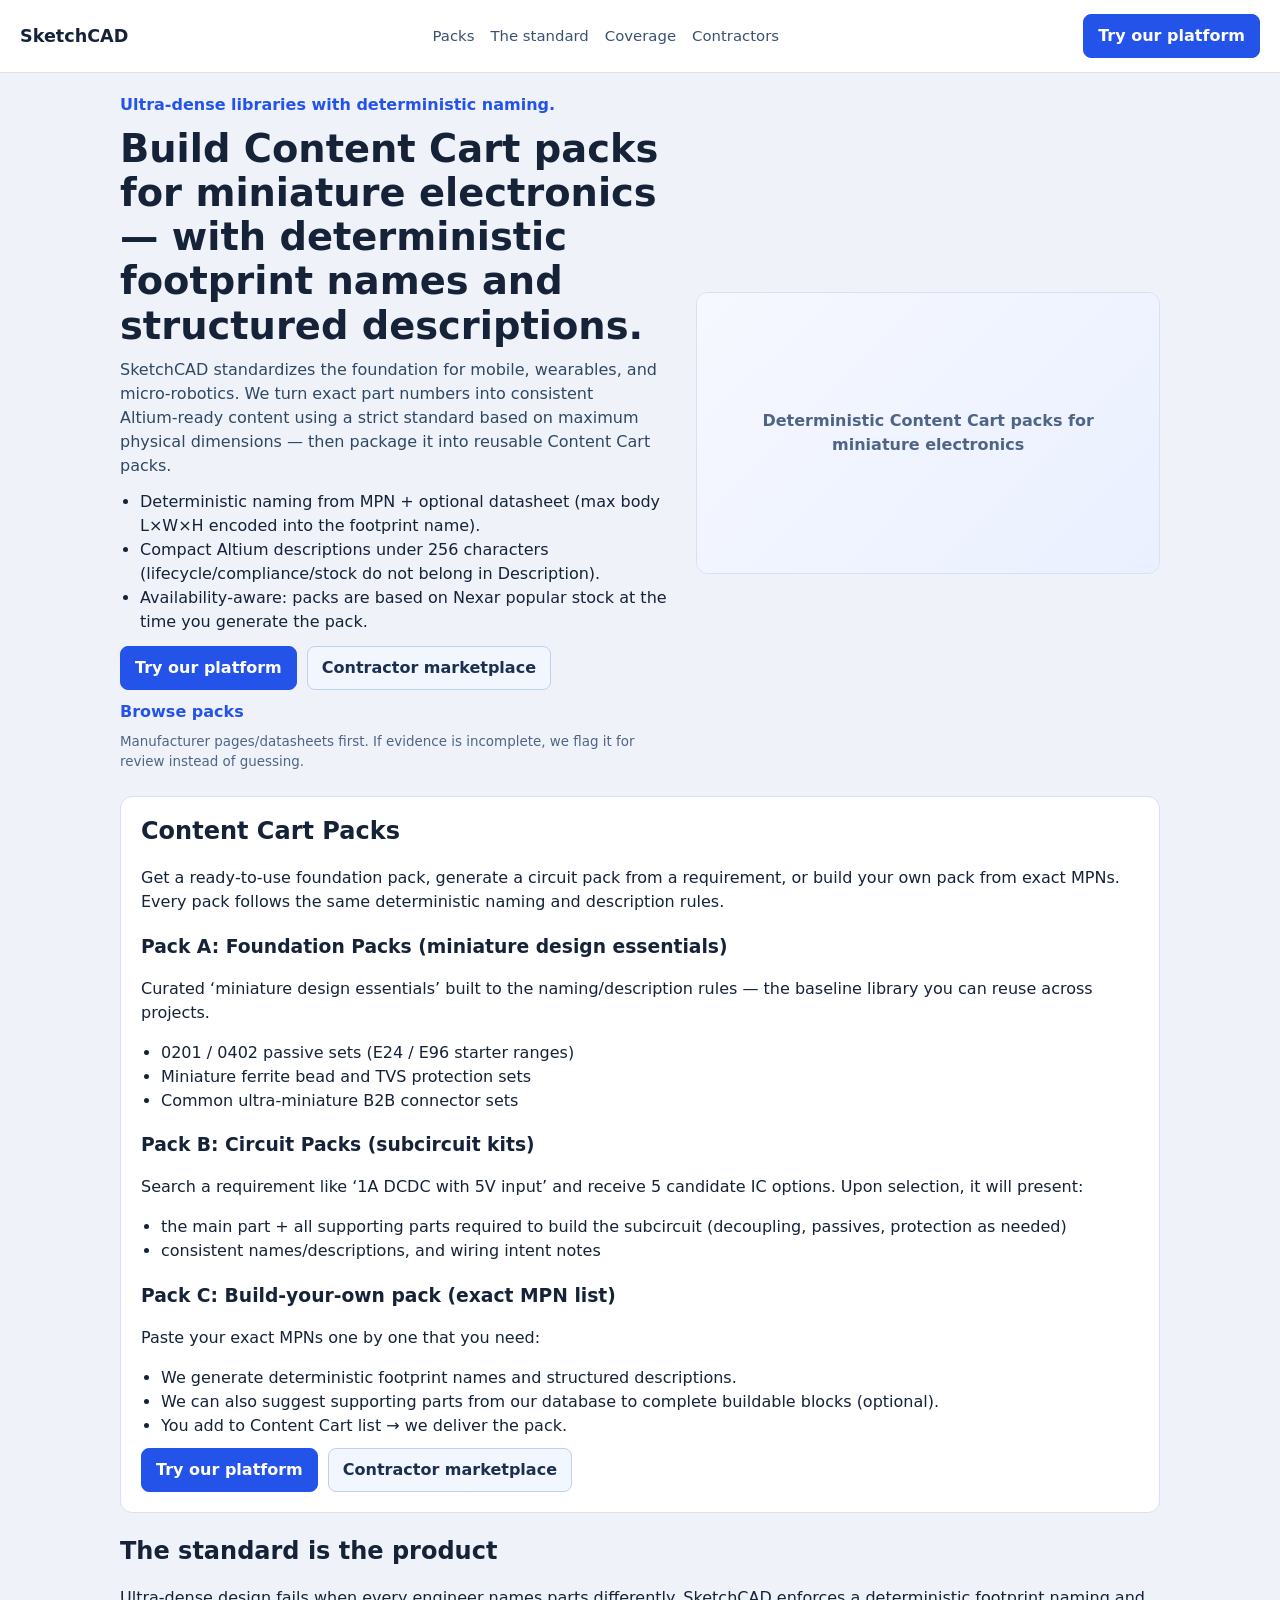
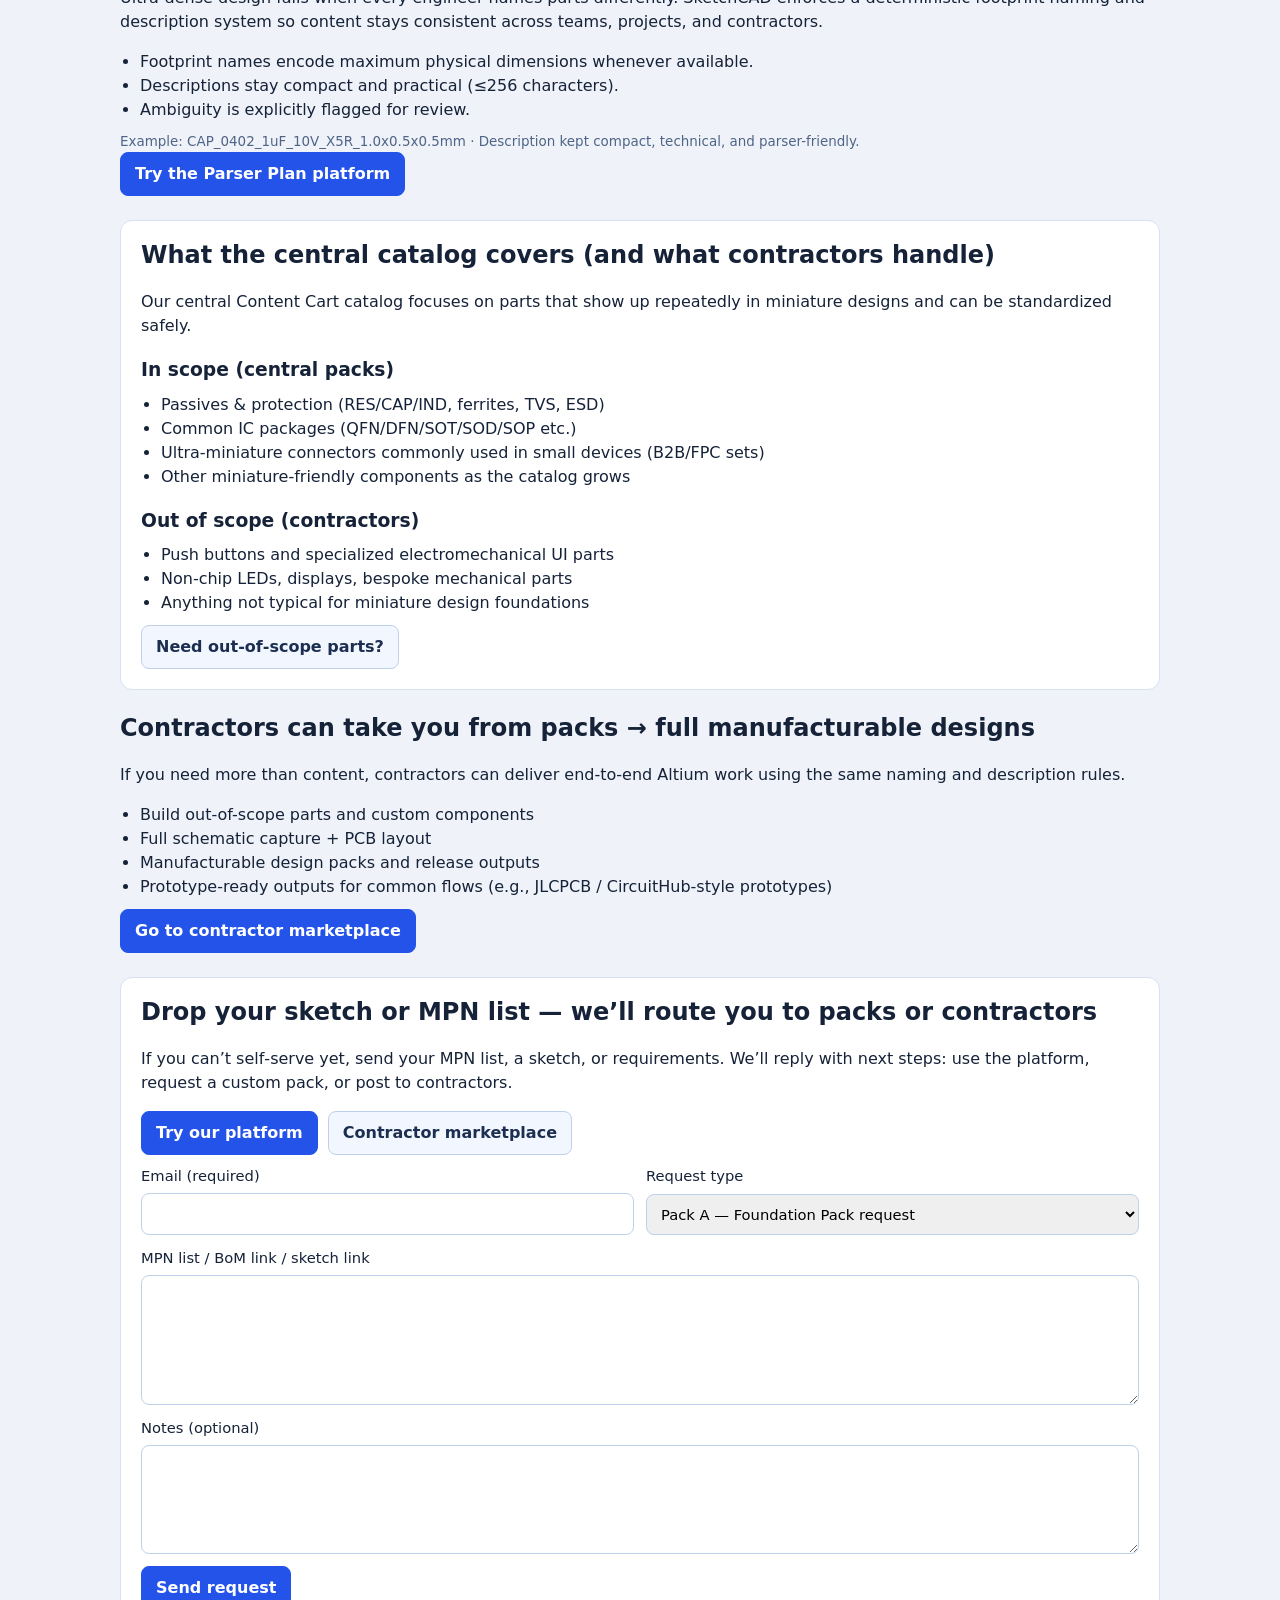
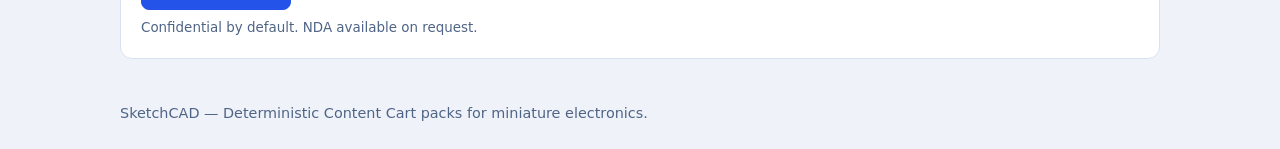
==== commit 5d2ecf97: "Refocus landing page on deterministic Content Cart packs" ====
--- a/index.html
+++ b/index.html
@@ -3,10 +3,10 @@
   <head>
     <meta charset="UTF-8" />
     <meta name="viewport" content="width=device-width, initial-scale=1.0" />
-    <title>SketchCAD — Production‑ready Altium part libraries for wearables, mobiles, and micro‑robotics</title>
+    <title>SketchCAD — Deterministic Content Cart packs for miniature electronics</title>
     <meta
       name="description"
-      content="Highly consistent symbols + footprints + accurate 3D + metadata. Choose IPC‑aligned or ultra‑compact. Availability-aware: Nexar‑first or LCSC‑first."
+      content="Build Content Cart packs for mobile, wearables, and micro‑robotics with deterministic footprint naming, compact descriptions, and Nexar-based availability signals. Try the platform or hire contractors for full delivery."
     />
     <link rel="stylesheet" href="styles.css" />
   </head>
@@ -14,219 +14,127 @@
     <header class="topbar">
       <a href="#" class="logo">SketchCAD</a>
       <nav class="nav-links">
-        <a href="#what-you-get">What you get</a>
-        <a href="#standards">Standards</a>
-        <a href="#availability">Availability</a>
-        <a href="#how-we-deliver">How we deliver</a>
+        <a href="#packs">Packs</a>
+        <a href="#the-standard">The standard</a>
+        <a href="#coverage">Coverage</a>
+        <a href="#contractors">Contractors</a>
       </nav>
-      <a class="btn btn-primary" href="#drop-your-bom">Drop your BoM</a>
+      <a class="btn btn-primary" href="https://bomparser.netlify.app/" target="_blank" rel="noreferrer">Try our platform</a>
     </header>
 
     <main>
       <section class="hero section">
         <div class="hero-copy">
-          <p class="eyebrow">Foundation of a great product starts at the component library.</p>
-          <h1>Production‑ready part libraries for wearables, mobiles, and micro‑robotics.</h1>
+          <p class="eyebrow">Ultra‑dense libraries with deterministic naming.</p>
+          <h1>Build Content Cart packs for miniature electronics — with deterministic footprint names and structured descriptions.</h1>
           <p class="lead">
-            Highly consistent symbols + footprints + accurate 3D + metadata — built for space‑constrained, high
-            performance, high power‑density hardware.
-          </p>
-          <p>
-            We deliver highly consistent, production‑ready part libraries for space‑constrained, high power‑density,
-            high performance products (wearables, mobiles, micro‑robotics).
-          </p>
-          <p class="slot-line">
-            Choose your library standard: IPC‑aligned or ultra‑compact (mobile / micro‑robotics / wearable density).
+            SketchCAD standardizes the foundation for mobile, wearables, and micro‑robotics. We turn exact part numbers into consistent Altium‑ready content using a strict standard based on maximum physical dimensions — then package it into reusable Content Cart packs.
           </p>
           <ul>
-            <li>Consistency: strict symbol style, pin conventions, naming rules, parameters, and 3D alignment</li>
-            <li>
-              Completeness: symbols, footprints, accurate 3D, SiliconExpert fields (where available/licensed), and
-              alternates‑ready metadata
-            </li>
-            <li>
-              Availability-aware: your library can be Nexar‑first or LCSC‑first — we structure parts and alternates
-              for the ecosystem you build around
-            </li>
+            <li>Deterministic naming from MPN + optional datasheet (max body L×W×H encoded into the footprint name).</li>
+            <li>Compact Altium descriptions under 256 characters (lifecycle/compliance/stock do not belong in Description).</li>
+            <li>Availability‑aware: packs are based on Nexar popular stock at the time you generate the pack.</li>
           </ul>
           <div class="hero-cta two-cta">
-            <a class="btn btn-primary" href="#drop-your-bom">Drop your main part list / BoM</a>
-            <a class="btn btn-secondary" href="#drop-your-bom">Or send a hand sketch</a>
+            <a class="btn btn-primary" href="https://bomparser.netlify.app/" target="_blank" rel="noreferrer">Try our platform</a>
+            <a class="btn btn-secondary" href="TBD_MARKETPLACE_URL">Contractor marketplace</a>
+            <a class="inline-link" href="#packs">Browse packs</a>
           </div>
-          <p class="micro">Confidential by default. NDA available.</p>
+          <p class="micro">Manufacturer pages/datasheets first. If evidence is incomplete, we flag it for review instead of guessing.</p>
         </div>
         <div class="hero-image-wrap">
-          <div class="hero-image-placeholder" aria-label="Part library delivery banner placeholder">
-            Production‑ready Altium part library delivery
-          </div>
+          <div class="hero-image-placeholder" aria-label="Content cart packs placeholder">Deterministic Content Cart packs for miniature electronics</div>
         </div>
       </section>
 
-      <section id="why-libraries-matter" class="section card">
-        <h2>Electronics products start with component‑level consistency and accuracy.</h2>
-        <p>
-          Before a schematic is ‘correct’ and long before a PCB is manufacturable, the project is already shaped by the
-          part library: pin intent, footprint accuracy, orientation conventions, metadata quality, alternates strategy,
-          and 3D correctness.
-        </p>
-        <p>
-          A production‑ready library is not ‘admin work.’ It’s the foundation that keeps dense, high‑performance
-          products stable as requirements change and builds scale.
-        </p>
-        <p>When the library is inconsistent, the team pays for it everywhere:</p>
+      <section id="packs" class="section card">
+        <h2>Content Cart Packs</h2>
+        <p>Get a ready‑to‑use foundation pack, generate a circuit pack from a requirement, or build your own pack from exact MPNs. Every pack follows the same deterministic naming and description rules.</p>
+
+        <h3>Pack A: Foundation Packs (miniature design essentials)</h3>
+        <p>Curated ‘miniature design essentials’ built to the naming/description rules — the baseline library you can reuse across projects.</p>
         <ul>
-          <li>Schematic errors (wrong pins, swapped nets, unclear power pins)</li>
-          <li>PCB rework (wrong footprint, polarity/orientation mismatches, courtyard conflicts)</li>
-          <li>
-            Mechanical surprises (incorrect 3D height/origin/rotation, connector clashes, enclosure collisions)
-          </li>
-          <li>Assembly ambiguity (inconsistent reference orientation, missing fields, unclear substitutions)</li>
-          <li>Procurement friction (missing MPNs, alternates not prepared, lifecycle blind spots)</li>
-          <li>Respins and delays (the most expensive kind of ‘bug’)</li>
+          <li>0201 / 0402 passive sets (E24 / E96 starter ranges)</li>
+          <li>Miniature ferrite bead and TVS protection sets</li>
+          <li>Common ultra‑miniature B2B connector sets</li>
         </ul>
-        <p class="micro">
-          Accurate 3D + consistent conventions mean you can push space‑constrained layouts to the limit with confidence
-          — fit and clearances don’t become last‑minute surprises.
-        </p>
+
+        <h3>Pack B: Circuit Packs (subcircuit kits)</h3>
+        <p>Search a requirement like ‘1A DCDC with 5V input’ and receive 5 candidate IC options. Upon selection, it will present:</p>
+        <ul>
+          <li>the main part + all supporting parts required to build the subcircuit (decoupling, passives, protection as needed)</li>
+          <li>consistent names/descriptions, and wiring intent notes</li>
+        </ul>
+
+        <h3>Pack C: Build‑your‑own pack (exact MPN list)</h3>
+        <p>Paste your exact MPNs one by one that you need:</p>
+        <ul>
+          <li>We generate deterministic footprint names and structured descriptions.</li>
+          <li>We can also suggest supporting parts from our database to complete buildable blocks (optional).</li>
+          <li>You add to Content Cart list → we deliver the pack.</li>
+        </ul>
+
+        <div class="two-cta">
+          <a class="btn btn-primary" href="https://bomparser.netlify.app/" target="_blank" rel="noreferrer">Try our platform</a>
+          <a class="btn btn-secondary" href="TBD_MARKETPLACE_URL">Contractor marketplace</a>
+        </div>
       </section>
 
-      <section id="what-you-get" class="section">
-        <h2>What you receive</h2>
-        <p>
-          A complete, Altium‑ready library package designed for density, consistency, and manufacturing handoff.
-        </p>
+      <section id="the-standard" class="section">
+        <h2>The standard is the product</h2>
+        <p>Ultra‑dense design fails when every engineer names parts differently. SketchCAD enforces a deterministic footprint naming and description system so content stays consistent across teams, projects, and contractors.</p>
         <ul>
-          <li>Symbols — consistent visuals, pin naming rules, pin grouping, and readable schematic intent</li>
-          <li>
-            Footprints — polarity/orientation conventions, density-aware courtyard strategy, and manufacturable land
-            patterns
-          </li>
-          <li>
-            Accurate 3D representation — consistent origin/rotation/height so enclosure fit and stacking checks are
-            reliable
-          </li>
-          <li>
-            Metadata completeness — structured procurement and lifecycle fields (including SiliconExpert fields where
-            available/licensed)
-          </li>
-          <li>
-            Alternates‑ready fields — approved substitutions prepared upfront so purchasing doesn’t create chaos later
-          </li>
-          <li>
-            Library governance (optional) — naming rules + parameter templates so the library stays clean as the design
-            evolves
-          </li>
+          <li>Footprint names encode maximum physical dimensions whenever available.</li>
+          <li>Descriptions stay compact and practical (≤256 characters).</li>
+          <li>Ambiguity is explicitly flagged for review.</li>
         </ul>
+        <p class="micro">Example: CAP_0402_1uF_10V_X5R_1.0x0.5x0.5mm · Description kept compact, technical, and parser-friendly.</p>
+        <a class="btn btn-primary" href="https://bomparser.netlify.app/" target="_blank" rel="noreferrer">Try the Parser Plan platform</a>
       </section>
 
-      <section id="standards" class="section card">
-        <h2>IPC‑aligned or ultra‑compact — your choice</h2>
-        <p class="slot-line">Choose your library standard: IPC‑aligned or ultra‑compact.</p>
-        <div class="standards-grid">
-          <article class="mini-card">
-            <h3>IPC‑aligned (predictable manufacturability)</h3>
-            <ul>
-              <li>Conservative, audit-friendly footprint strategy</li>
-              <li>Optimised for repeatable builds across multiple CEMs</li>
-              <li>Great for teams that want strict standardisation and reviewability</li>
-            </ul>
-          </article>
-          <article class="mini-card">
-            <h3>Ultra‑compact (mobile / wearable / micro‑robotics density)</h3>
-            <ul>
-              <li>Density‑optimised footprint strategy for tight enclosures and high power density</li>
-              <li>Consistent orientation rules for high‑volume assembly workflows</li>
-              <li>Built for products where space and routing constraints dominate</li>
-            </ul>
-          </article>
-        </div>
-        <p>Same consistency discipline — different DfM target.</p>
+      <section id="coverage" class="section card">
+        <h2>What the central catalog covers (and what contractors handle)</h2>
+        <p>Our central Content Cart catalog focuses on parts that show up repeatedly in miniature designs and can be standardized safely.</p>
+        <h3>In scope (central packs)</h3>
+        <ul>
+          <li>Passives & protection (RES/CAP/IND, ferrites, TVS, ESD)</li>
+          <li>Common IC packages (QFN/DFN/SOT/SOD/SOP etc.)</li>
+          <li>Ultra‑miniature connectors commonly used in small devices (B2B/FPC sets)</li>
+          <li>Other miniature‑friendly components as the catalog grows</li>
+        </ul>
+        <h3>Out of scope (contractors)</h3>
+        <ul>
+          <li>Push buttons and specialized electromechanical UI parts</li>
+          <li>Non‑chip LEDs, displays, bespoke mechanical parts</li>
+          <li>Anything not typical for miniature design foundations</li>
+        </ul>
+        <a class="btn btn-secondary" href="TBD_MARKETPLACE_URL">Need out‑of‑scope parts?</a>
       </section>
 
-      <section id="availability" class="section">
-        <h2>Availability‑aware libraries: Nexar‑first or LCSC‑first</h2>
-        <p>
-          Our internal BoM snippet database doesn’t just store CAD assets — it stores repeatable part selection
-          patterns, alternates structures, and metadata templates. We can tune your library to prioritise the
-          availability ecosystem you build around.
-        </p>
+      <section id="contractors" class="section">
+        <h2>Contractors can take you from packs → full manufacturable designs</h2>
+        <p>If you need more than content, contractors can deliver end‑to‑end Altium work using the same naming and description rules.</p>
         <ul>
-          <li>
-            Nexar‑first — prioritise broad distributor visibility and lifecycle signals; alternates structured for
-            continuity
-          </li>
-          <li>
-            LCSC‑first — prioritise high availability for China builds; fields prepared for fast purchasing workflows
-          </li>
-          <li>
-            Hybrid — prefer one ecosystem but keep approved alternates mapped to the other for resilience
-          </li>
+          <li>Build out-of-scope parts and custom components</li>
+          <li>Full schematic capture + PCB layout</li>
+          <li>Manufacturable design packs and release outputs</li>
+          <li>Prototype-ready outputs for common flows (e.g., JLCPCB / CircuitHub-style prototypes)</li>
         </ul>
-        <p class="micro">
-          We can’t control inventory — but we design for availability: clean alternates strategy, consistent metadata,
-          and substitution-ready structure.
-        </p>
+        <a class="btn btn-primary" href="TBD_MARKETPLACE_URL">Go to contractor marketplace</a>
       </section>
 
-      <section id="how-we-deliver" class="section card">
-        <h2>Fast delivery without breaking consistency</h2>
-        <p>
-          Speed comes from doing the repetitive work once, correctly — then enforcing standards at scale.
-        </p>
-        <p>We deliver quickly because:</p>
-        <ul>
-          <li>
-            We use internal curated patterns (packages, pin rules, parameter templates, 3D alignment conventions)
-          </li>
-          <li>
-            We use automation/AI to accelerate repeatable steps (normalisation, field completion, consistency checks)
-          </li>
-          <li>
-            Engineers validate the edge cases (connectors, unusual geometry, polarity‑sensitive parts, dense
-            footprints)
-          </li>
-        </ul>
-        <p class="slot-line">
-          Fast‑track delivery is available — as fast as a few hours for a small, well‑scoped batch. Larger libraries
-          depend on part count and custom geometry.
-        </p>
-      </section>
+      <section id="get-started" class="section card">
+        <h2>Drop your sketch or MPN list — we’ll route you to packs or contractors</h2>
+        <p>If you can’t self‑serve yet, send your MPN list, a sketch, or requirements. We’ll reply with next steps: use the platform, request a custom pack, or post to contractors.</p>
 
-      <section id="complementary" class="section">
-        <h2>Complementary (optional)</h2>
-        <p>If you want to go beyond the library, we can also deliver:</p>
-        <ul>
-          <li>BoM cleanup + alternates strategy (supplier‑ready structure)</li>
-          <li>Schematic capture (using the same library rules)</li>
-          <li>PCB layout for dense products (space constraints, power density, manufacturability)</li>
-          <li>
-            Hardware‑in‑the‑Loop (HIL) validation for high‑power and/or compute‑dense products (motor control, power
-            management, fault handling, performance under realistic load conditions)
-          </li>
-        </ul>
-      </section>
-
-      <section id="drop-your-bom" class="section card">
-        <h2>Drop your main part list / BoM — or send a sketch to start.</h2>
-        <p>
-          Send your BoM (CSV/XLSX or a list of MPNs). If you’re earlier stage, send a sketch and constraints. We’ll
-          reply with clarifying questions, recommend a library standard (IPC‑aligned or ultra‑compact), and confirm the
-          best availability profile (Nexar‑first or LCSC‑first).
-        </p>
-        <ul>
-          <li>BoM / part list (MPNs) or sketch/block diagram</li>
-          <li>Target product type (wearable / mobile / micro‑robotics)</li>
-          <li>Space constraint notes (board outline, height limits, connector constraints)</li>
-          <li>Preferred availability profile: Nexar‑first / LCSC‑first / Hybrid</li>
-          <li>Library standard: IPC‑aligned / Ultra‑compact / Not sure</li>
-          <li>Any house rules (naming conventions, symbol style guide, parameter requirements)</li>
-        </ul>
+        <div class="two-cta">
+          <a class="btn btn-primary" href="https://bomparser.netlify.app/" target="_blank" rel="noreferrer">Try our platform</a>
+          <a class="btn btn-secondary" href="TBD_MARKETPLACE_URL">Contractor marketplace</a>
+        </div>
 
         <form name="drop-your-sketch" method="POST" data-netlify="true" netlify-honeypot="bot-field">
           <input type="hidden" name="form-name" value="drop-your-sketch" />
-          <p class="hidden">
-            <label>Don’t fill this out: <input name="bot-field" /></label>
-          </p>
+          <p class="hidden"><label>Don’t fill this out: <input name="bot-field" /></label></p>
 
           <div class="form-grid">
             <label>
@@ -234,49 +142,32 @@
               <input type="email" name="email" required autocomplete="email" />
             </label>
             <label>
-              Upload/link BoM OR paste MPN list (URL)
-              <input type="url" name="bom_link" placeholder="https://" />
-            </label>
-            <label>
-              MPN list (textarea)
-              <textarea name="mpn_list" rows="4"></textarea>
-            </label>
-            <label>
-              Library standard
-              <select name="library_standard" required>
-                <option value="IPC-aligned">IPC‑aligned</option>
-                <option value="Ultra-compact">Ultra‑compact</option>
-                <option value="Not sure">Not sure</option>
+              Request type
+              <select name="request_type" required>
+                <option>Pack A — Foundation Pack request</option>
+                <option>Pack B — Circuit Pack request</option>
+                <option>Pack C — Build my pack from MPN list</option>
+                <option>Full design / manufacturable pack (contractor)</option>
               </select>
             </label>
             <label>
-              Availability profile
-              <select name="availability_profile" required>
-                <option value="Nexar-first">Nexar‑first</option>
-                <option value="LCSC-first">LCSC‑first</option>
-                <option value="Hybrid">Hybrid</option>
-                <option value="Not sure">Not sure</option>
-              </select>
+              MPN list / BoM link / sketch link
+              <textarea name="input_data" rows="5" required></textarea>
             </label>
             <label>
-              Notes / constraints
-              <textarea name="notes" rows="5"></textarea>
-            </label>
-            <label>
-              Optional: target CEM / manufacturing notes (optional)
-              <input type="text" name="target_cem" />
+              Notes (optional)
+              <textarea name="notes" rows="4"></textarea>
             </label>
           </div>
 
-          <button class="btn btn-primary" type="submit">Submit BoM / Sketch</button>
+          <button class="btn btn-primary" type="submit">Send request</button>
           <p class="micro">Confidential by default. NDA available on request.</p>
         </form>
       </section>
     </main>
 
     <footer class="footer">
-      SketchCAD — Production‑ready Altium part libraries for wearables, mobiles, and micro‑robotics. IPC‑aligned or
-      ultra‑compact. Nexar‑first or LCSC‑first.
+      SketchCAD — Deterministic Content Cart packs for miniature electronics.
     </footer>
   </body>
 </html>
--- a/styles.css
+++ b/styles.css
@@ -242,3 +242,10 @@
   color: #4f6486;
   font-size: 0.9rem;
 }
+
+.inline-link {
+  color: #2453ea;
+  text-decoration: none;
+  font-weight: 600;
+  align-self: center;
+}
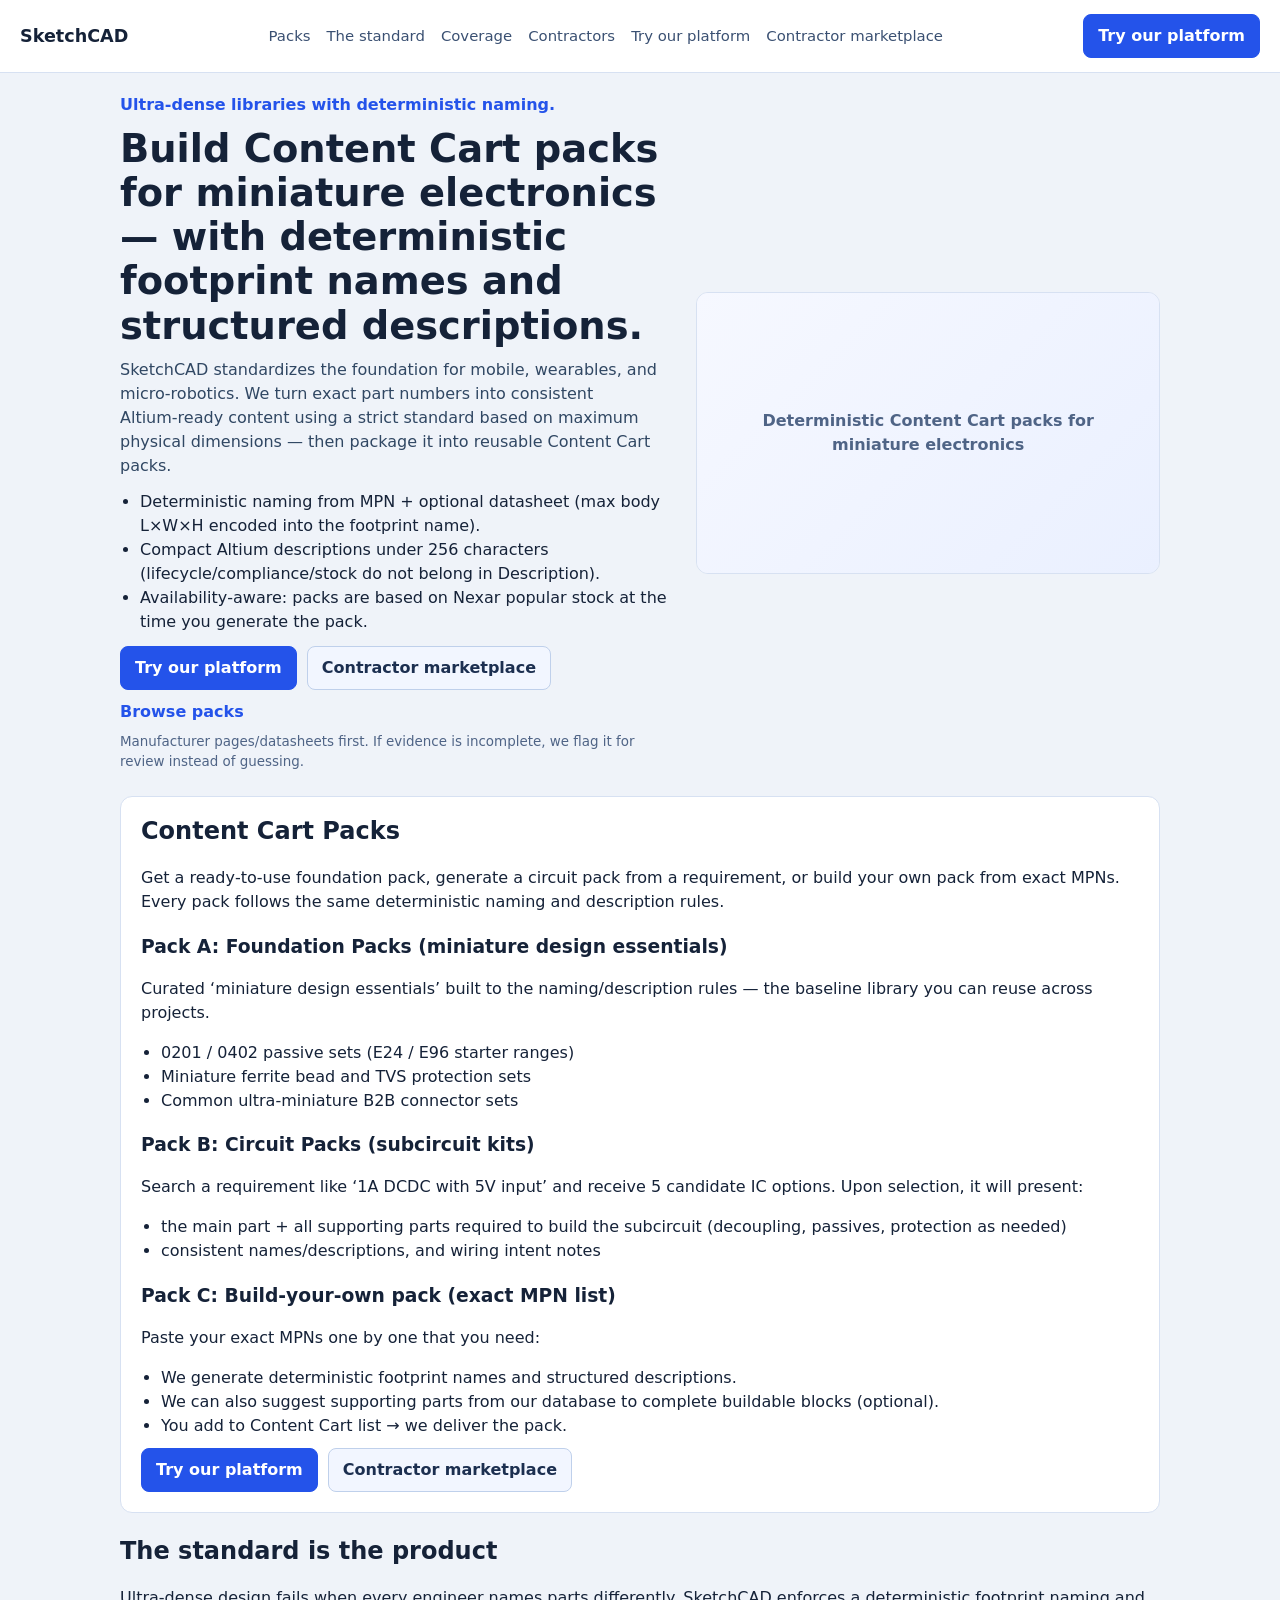
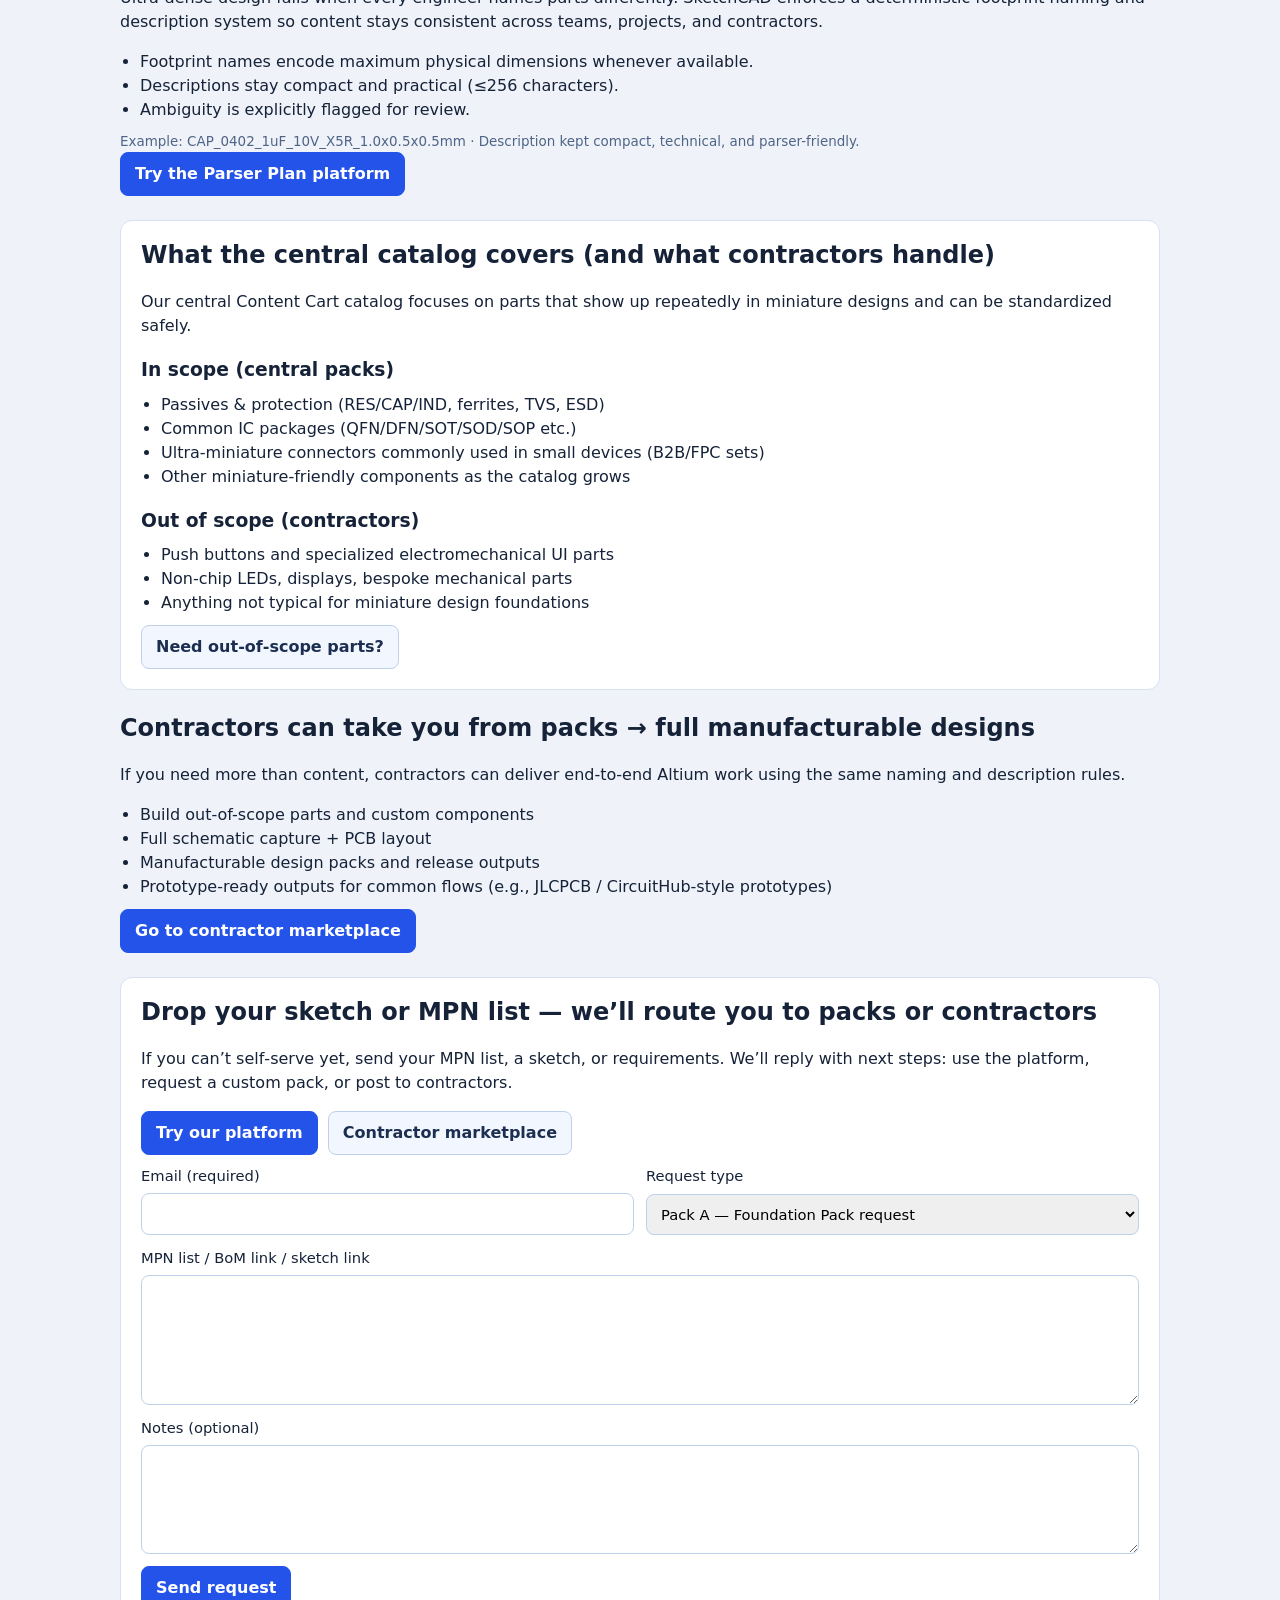
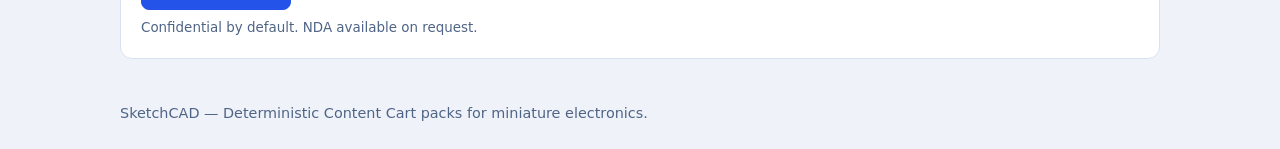
==== commit 02313835: "Add platform/marketplace link constants and nav links" ====
--- a/index.html
+++ b/index.html
@@ -18,8 +18,10 @@
         <a href="#the-standard">The standard</a>
         <a href="#coverage">Coverage</a>
         <a href="#contractors">Contractors</a>
+        <a data-platform-link href="https://bomparser.netlify.app/" target="_blank" rel="noreferrer">Try our platform</a>
+        <a data-marketplace-link href="TBD_MARKETPLACE_URL">Contractor marketplace</a>
       </nav>
-      <a class="btn btn-primary" href="https://bomparser.netlify.app/" target="_blank" rel="noreferrer">Try our platform</a>
+      <a class="btn btn-primary" data-platform-link href="https://bomparser.netlify.app/" target="_blank" rel="noreferrer">Try our platform</a>
     </header>
 
     <main>
@@ -36,8 +38,8 @@
             <li>Availability‑aware: packs are based on Nexar popular stock at the time you generate the pack.</li>
           </ul>
           <div class="hero-cta two-cta">
-            <a class="btn btn-primary" href="https://bomparser.netlify.app/" target="_blank" rel="noreferrer">Try our platform</a>
-            <a class="btn btn-secondary" href="TBD_MARKETPLACE_URL">Contractor marketplace</a>
+            <a class="btn btn-primary" data-platform-link href="https://bomparser.netlify.app/" target="_blank" rel="noreferrer">Try our platform</a>
+            <a class="btn btn-secondary" data-marketplace-link href="TBD_MARKETPLACE_URL">Contractor marketplace</a>
             <a class="inline-link" href="#packs">Browse packs</a>
           </div>
           <p class="micro">Manufacturer pages/datasheets first. If evidence is incomplete, we flag it for review instead of guessing.</p>
@@ -75,8 +77,8 @@
         </ul>
 
         <div class="two-cta">
-          <a class="btn btn-primary" href="https://bomparser.netlify.app/" target="_blank" rel="noreferrer">Try our platform</a>
-          <a class="btn btn-secondary" href="TBD_MARKETPLACE_URL">Contractor marketplace</a>
+          <a class="btn btn-primary" data-platform-link href="https://bomparser.netlify.app/" target="_blank" rel="noreferrer">Try our platform</a>
+          <a class="btn btn-secondary" data-marketplace-link href="TBD_MARKETPLACE_URL">Contractor marketplace</a>
         </div>
       </section>
 
@@ -89,7 +91,7 @@
           <li>Ambiguity is explicitly flagged for review.</li>
         </ul>
         <p class="micro">Example: CAP_0402_1uF_10V_X5R_1.0x0.5x0.5mm · Description kept compact, technical, and parser-friendly.</p>
-        <a class="btn btn-primary" href="https://bomparser.netlify.app/" target="_blank" rel="noreferrer">Try the Parser Plan platform</a>
+        <a class="btn btn-primary" data-platform-link href="https://bomparser.netlify.app/" target="_blank" rel="noreferrer">Try the Parser Plan platform</a>
       </section>
 
       <section id="coverage" class="section card">
@@ -108,7 +110,7 @@
           <li>Non‑chip LEDs, displays, bespoke mechanical parts</li>
           <li>Anything not typical for miniature design foundations</li>
         </ul>
-        <a class="btn btn-secondary" href="TBD_MARKETPLACE_URL">Need out‑of‑scope parts?</a>
+        <a class="btn btn-secondary" data-marketplace-link href="TBD_MARKETPLACE_URL">Need out‑of‑scope parts?</a>
       </section>
 
       <section id="contractors" class="section">
@@ -120,7 +122,7 @@
           <li>Manufacturable design packs and release outputs</li>
           <li>Prototype-ready outputs for common flows (e.g., JLCPCB / CircuitHub-style prototypes)</li>
         </ul>
-        <a class="btn btn-primary" href="TBD_MARKETPLACE_URL">Go to contractor marketplace</a>
+        <a class="btn btn-primary" data-marketplace-link href="TBD_MARKETPLACE_URL">Go to contractor marketplace</a>
       </section>
 
       <section id="get-started" class="section card">
@@ -128,8 +130,8 @@
         <p>If you can’t self‑serve yet, send your MPN list, a sketch, or requirements. We’ll reply with next steps: use the platform, request a custom pack, or post to contractors.</p>
 
         <div class="two-cta">
-          <a class="btn btn-primary" href="https://bomparser.netlify.app/" target="_blank" rel="noreferrer">Try our platform</a>
-          <a class="btn btn-secondary" href="TBD_MARKETPLACE_URL">Contractor marketplace</a>
+          <a class="btn btn-primary" data-platform-link href="https://bomparser.netlify.app/" target="_blank" rel="noreferrer">Try our platform</a>
+          <a class="btn btn-secondary" data-marketplace-link href="TBD_MARKETPLACE_URL">Contractor marketplace</a>
         </div>
 
         <form name="drop-your-sketch" method="POST" data-netlify="true" netlify-honeypot="bot-field">
@@ -169,5 +171,17 @@
     <footer class="footer">
       SketchCAD — Deterministic Content Cart packs for miniature electronics.
     </footer>
+    <script>
+      const PLATFORM_URL = "https://bomparser.netlify.app/";
+      const MARKETPLACE_URL = "TBD_MARKETPLACE_URL";
+
+      document.querySelectorAll("[data-platform-link]").forEach((el) => {
+        el.setAttribute("href", PLATFORM_URL);
+      });
+
+      document.querySelectorAll("[data-marketplace-link]").forEach((el) => {
+        el.setAttribute("href", MARKETPLACE_URL);
+      });
+    </script>
   </body>
 </html>
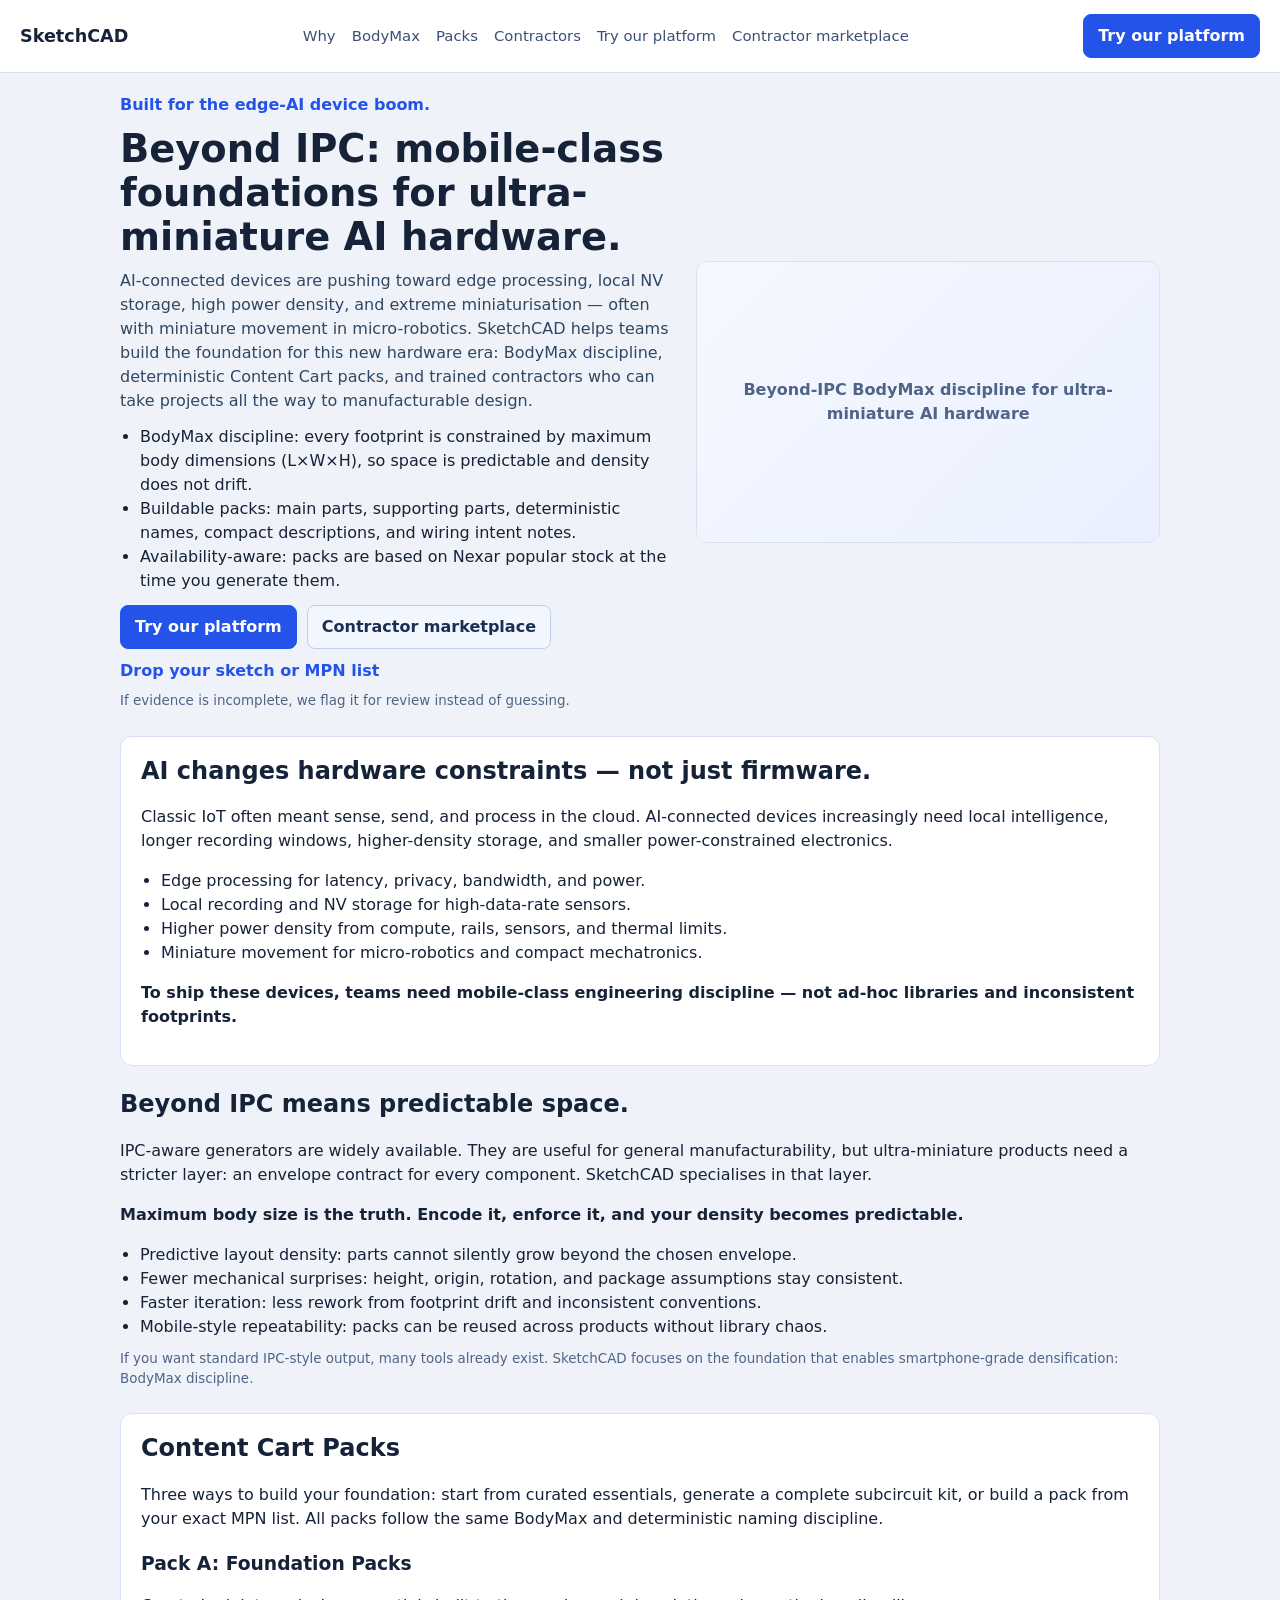
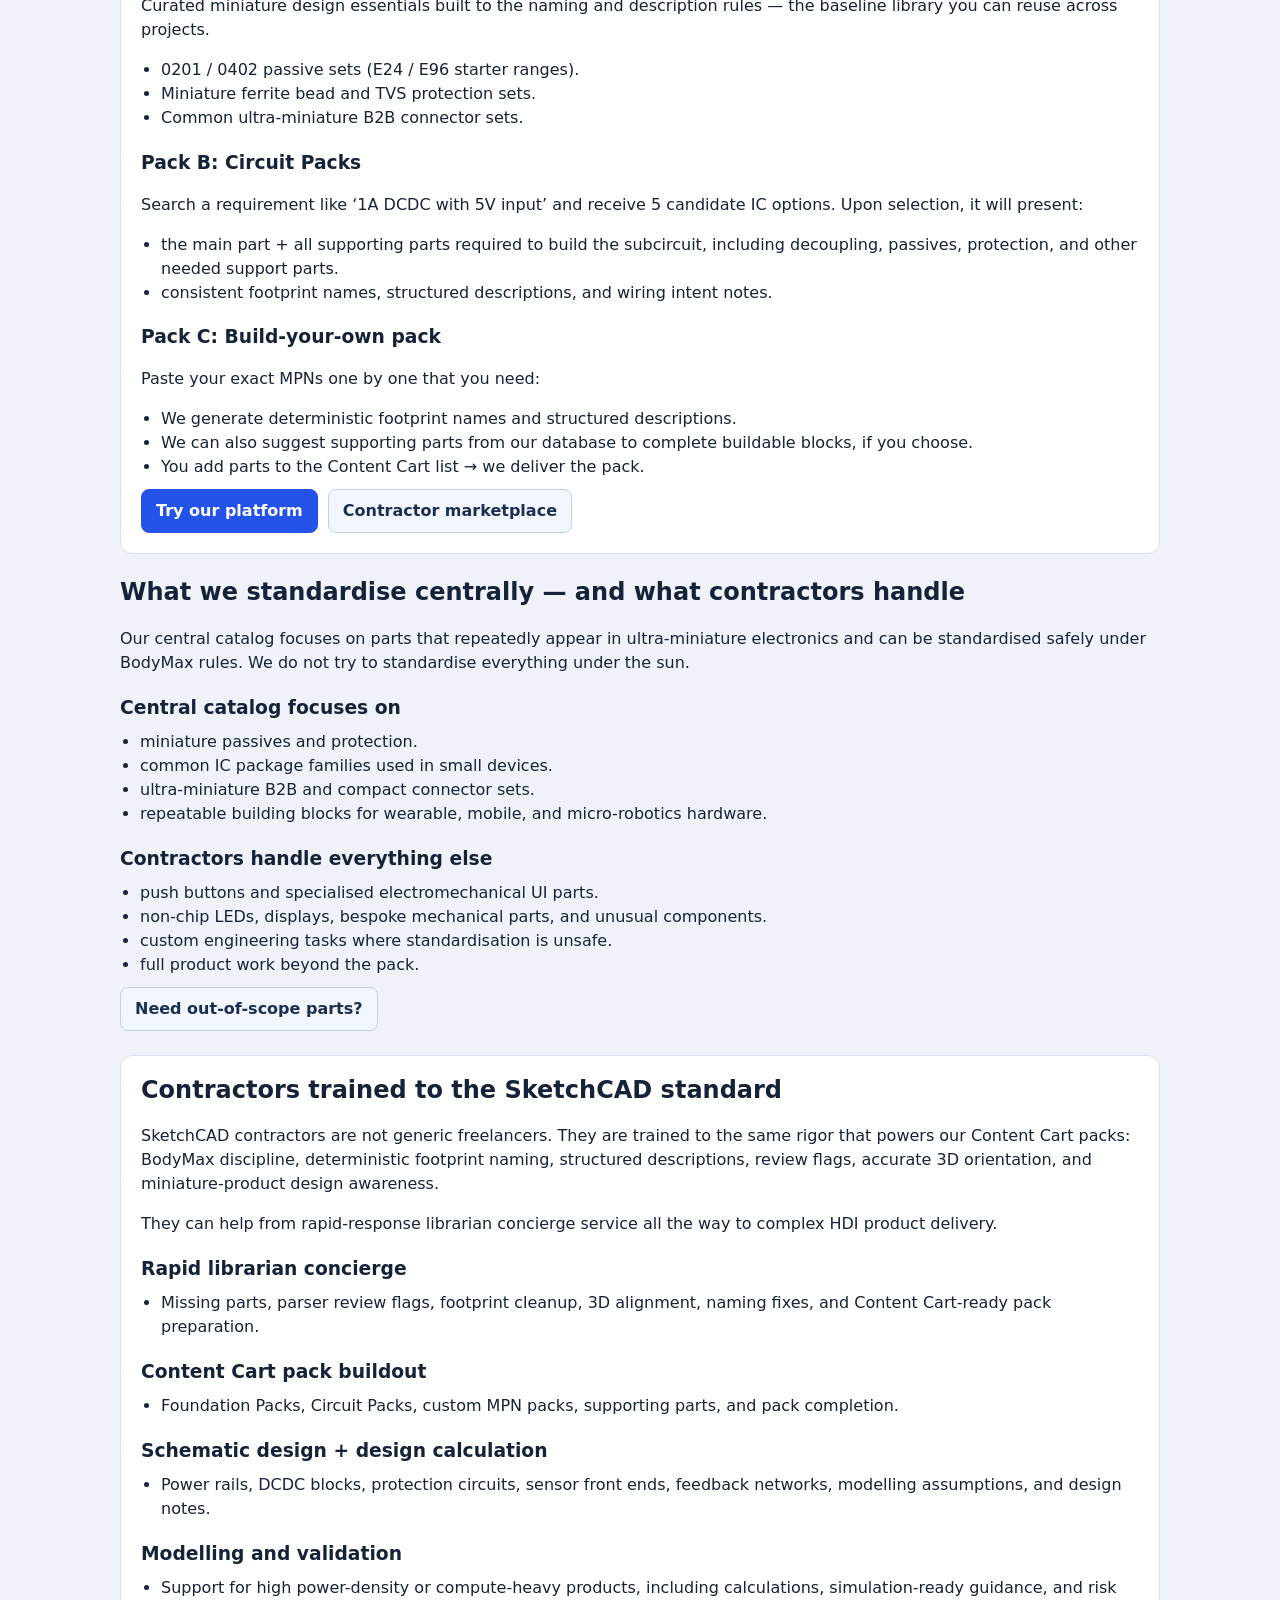
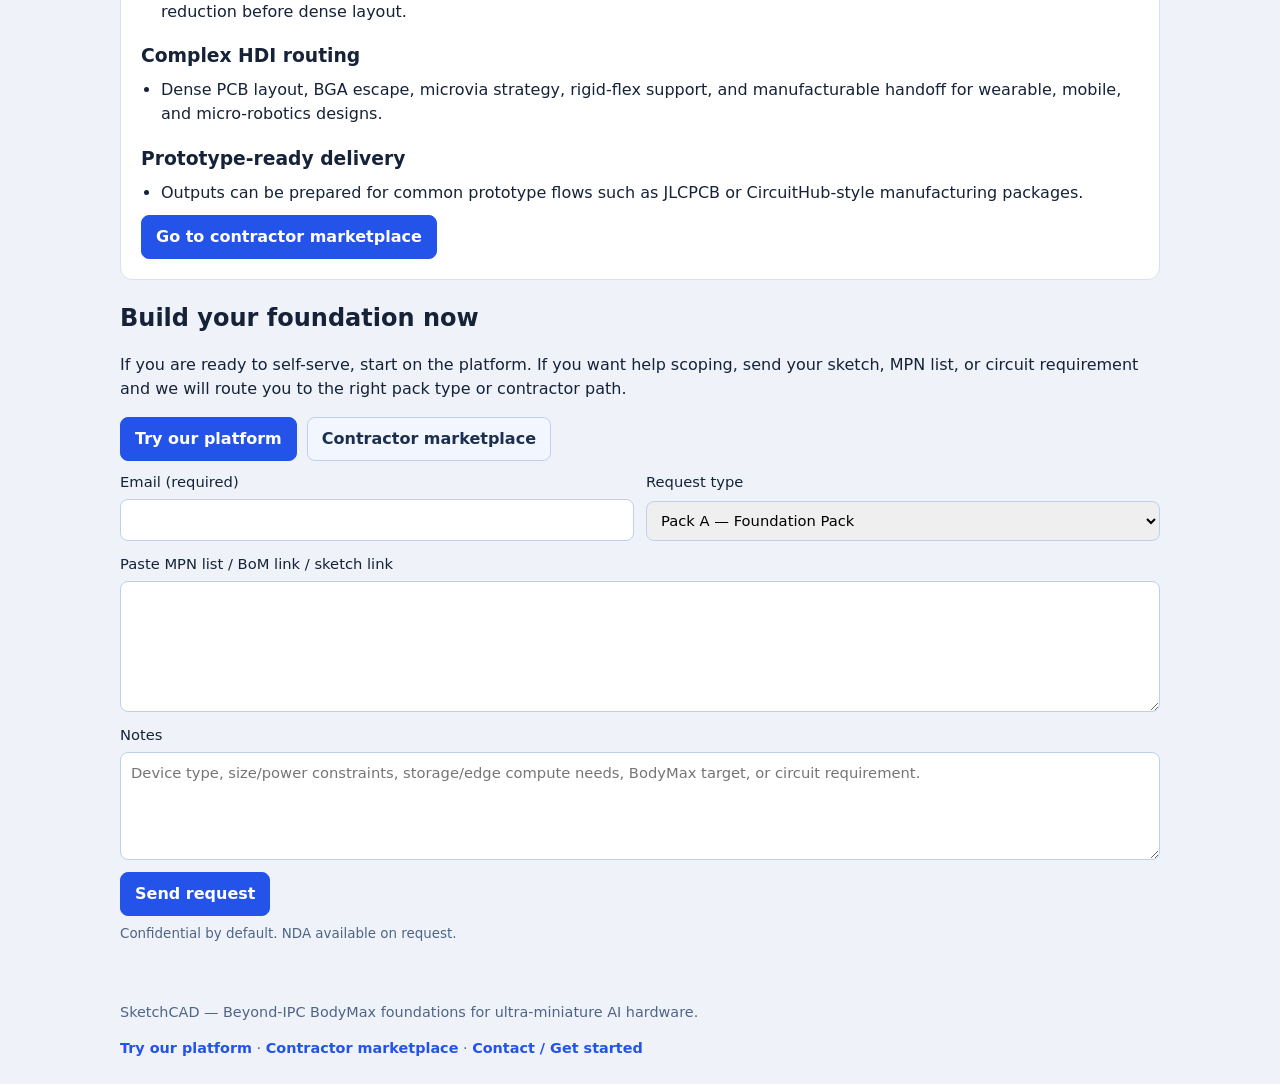
==== commit 4a67efd8: "Reword landing for Beyond-IPC BodyMax and trained contractors" ====
--- a/index.html
+++ b/index.html
@@ -3,10 +3,10 @@
   <head>
     <meta charset="UTF-8" />
     <meta name="viewport" content="width=device-width, initial-scale=1.0" />
-    <title>SketchCAD — Deterministic Content Cart packs for miniature electronics</title>
+    <title>SketchCAD — Beyond-IPC foundations for ultra-miniature AI hardware</title>
     <meta
       name="description"
-      content="Build Content Cart packs for mobile, wearables, and micro‑robotics with deterministic footprint naming, compact descriptions, and Nexar-based availability signals. Try the platform or hire contractors for full delivery."
+      content="Mobile-class hardware foundations for edge-AI devices. Build Content Cart packs with BodyMax discipline, deterministic footprint naming, Nexar-based availability signals, and trained Altium contractors."
     />
     <link rel="stylesheet" href="styles.css" />
   </head>
@@ -14,12 +14,12 @@
     <header class="topbar">
       <a href="#" class="logo">SketchCAD</a>
       <nav class="nav-links">
+        <a href="#why">Why</a>
+        <a href="#bodymax">BodyMax</a>
         <a href="#packs">Packs</a>
-        <a href="#the-standard">The standard</a>
-        <a href="#coverage">Coverage</a>
         <a href="#contractors">Contractors</a>
         <a data-platform-link href="https://bomparser.netlify.app/" target="_blank" rel="noreferrer">Try our platform</a>
-        <a data-marketplace-link href="TBD_MARKETPLACE_URL">Contractor marketplace</a>
+        <a data-marketplace-link href="/marketplace">Contractor marketplace</a>
       </nav>
       <a class="btn btn-primary" data-platform-link href="https://bomparser.netlify.app/" target="_blank" rel="noreferrer">Try our platform</a>
     </header>
@@ -27,111 +27,151 @@
     <main>
       <section class="hero section">
         <div class="hero-copy">
-          <p class="eyebrow">Ultra‑dense libraries with deterministic naming.</p>
-          <h1>Build Content Cart packs for miniature electronics — with deterministic footprint names and structured descriptions.</h1>
+          <p class="eyebrow">Built for the edge-AI device boom.</p>
+          <h1>Beyond IPC: mobile-class foundations for ultra-miniature AI hardware.</h1>
           <p class="lead">
-            SketchCAD standardizes the foundation for mobile, wearables, and micro‑robotics. We turn exact part numbers into consistent Altium‑ready content using a strict standard based on maximum physical dimensions — then package it into reusable Content Cart packs.
+            AI-connected devices are pushing toward edge processing, local NV storage, high power density, and extreme miniaturisation — often with miniature movement in micro-robotics. SketchCAD helps teams build the foundation for this new hardware era: BodyMax discipline, deterministic Content Cart packs, and trained contractors who can take projects all the way to manufacturable design.
           </p>
           <ul>
-            <li>Deterministic naming from MPN + optional datasheet (max body L×W×H encoded into the footprint name).</li>
-            <li>Compact Altium descriptions under 256 characters (lifecycle/compliance/stock do not belong in Description).</li>
-            <li>Availability‑aware: packs are based on Nexar popular stock at the time you generate the pack.</li>
+            <li>BodyMax discipline: every footprint is constrained by maximum body dimensions (L×W×H), so space is predictable and density does not drift.</li>
+            <li>Buildable packs: main parts, supporting parts, deterministic names, compact descriptions, and wiring intent notes.</li>
+            <li>Availability-aware: packs are based on Nexar popular stock at the time you generate them.</li>
           </ul>
           <div class="hero-cta two-cta">
             <a class="btn btn-primary" data-platform-link href="https://bomparser.netlify.app/" target="_blank" rel="noreferrer">Try our platform</a>
-            <a class="btn btn-secondary" data-marketplace-link href="TBD_MARKETPLACE_URL">Contractor marketplace</a>
-            <a class="inline-link" href="#packs">Browse packs</a>
+            <a class="btn btn-secondary" data-marketplace-link href="/marketplace">Contractor marketplace</a>
+            <a class="inline-link" href="#get-started">Drop your sketch or MPN list</a>
           </div>
-          <p class="micro">Manufacturer pages/datasheets first. If evidence is incomplete, we flag it for review instead of guessing.</p>
+          <p class="micro">If evidence is incomplete, we flag it for review instead of guessing.</p>
         </div>
         <div class="hero-image-wrap">
-          <div class="hero-image-placeholder" aria-label="Content cart packs placeholder">Deterministic Content Cart packs for miniature electronics</div>
-        </div>
+          <div class="hero-image-placeholder" aria-label="BodyMax and Content Cart placeholder">Beyond-IPC BodyMax discipline for ultra-miniature AI hardware</div>
+        </div>
+      </section>
+
+      <section id="why" class="section card">
+        <h2>AI changes hardware constraints — not just firmware.</h2>
+        <p>Classic IoT often meant sense, send, and process in the cloud. AI-connected devices increasingly need local intelligence, longer recording windows, higher-density storage, and smaller power-constrained electronics.</p>
+        <ul>
+          <li>Edge processing for latency, privacy, bandwidth, and power.</li>
+          <li>Local recording and NV storage for high-data-rate sensors.</li>
+          <li>Higher power density from compute, rails, sensors, and thermal limits.</li>
+          <li>Miniature movement for micro-robotics and compact mechatronics.</li>
+        </ul>
+        <p class="slot-line">To ship these devices, teams need mobile-class engineering discipline — not ad-hoc libraries and inconsistent footprints.</p>
+      </section>
+
+      <section id="bodymax" class="section">
+        <h2>Beyond IPC means predictable space.</h2>
+        <p>IPC-aware generators are widely available. They are useful for general manufacturability, but ultra-miniature products need a stricter layer: an envelope contract for every component. SketchCAD specialises in that layer.</p>
+        <p class="slot-line">Maximum body size is the truth. Encode it, enforce it, and your density becomes predictable.</p>
+        <ul>
+          <li>Predictive layout density: parts cannot silently grow beyond the chosen envelope.</li>
+          <li>Fewer mechanical surprises: height, origin, rotation, and package assumptions stay consistent.</li>
+          <li>Faster iteration: less rework from footprint drift and inconsistent conventions.</li>
+          <li>Mobile-style repeatability: packs can be reused across products without library chaos.</li>
+        </ul>
+        <p class="micro">If you want standard IPC-style output, many tools already exist. SketchCAD focuses on the foundation that enables smartphone-grade densification: BodyMax discipline.</p>
       </section>
 
       <section id="packs" class="section card">
         <h2>Content Cart Packs</h2>
-        <p>Get a ready‑to‑use foundation pack, generate a circuit pack from a requirement, or build your own pack from exact MPNs. Every pack follows the same deterministic naming and description rules.</p>
-
-        <h3>Pack A: Foundation Packs (miniature design essentials)</h3>
-        <p>Curated ‘miniature design essentials’ built to the naming/description rules — the baseline library you can reuse across projects.</p>
-        <ul>
-          <li>0201 / 0402 passive sets (E24 / E96 starter ranges)</li>
-          <li>Miniature ferrite bead and TVS protection sets</li>
-          <li>Common ultra‑miniature B2B connector sets</li>
-        </ul>
-
-        <h3>Pack B: Circuit Packs (subcircuit kits)</h3>
+        <p>Three ways to build your foundation: start from curated essentials, generate a complete subcircuit kit, or build a pack from your exact MPN list. All packs follow the same BodyMax and deterministic naming discipline.</p>
+
+        <h3>Pack A: Foundation Packs</h3>
+        <p>Curated miniature design essentials built to the naming and description rules — the baseline library you can reuse across projects.</p>
+        <ul>
+          <li>0201 / 0402 passive sets (E24 / E96 starter ranges).</li>
+          <li>Miniature ferrite bead and TVS protection sets.</li>
+          <li>Common ultra-miniature B2B connector sets.</li>
+        </ul>
+
+        <h3>Pack B: Circuit Packs</h3>
         <p>Search a requirement like ‘1A DCDC with 5V input’ and receive 5 candidate IC options. Upon selection, it will present:</p>
         <ul>
-          <li>the main part + all supporting parts required to build the subcircuit (decoupling, passives, protection as needed)</li>
-          <li>consistent names/descriptions, and wiring intent notes</li>
-        </ul>
-
-        <h3>Pack C: Build‑your‑own pack (exact MPN list)</h3>
+          <li>the main part + all supporting parts required to build the subcircuit, including decoupling, passives, protection, and other needed support parts.</li>
+          <li>consistent footprint names, structured descriptions, and wiring intent notes.</li>
+        </ul>
+
+        <h3>Pack C: Build-your-own pack</h3>
         <p>Paste your exact MPNs one by one that you need:</p>
         <ul>
           <li>We generate deterministic footprint names and structured descriptions.</li>
-          <li>We can also suggest supporting parts from our database to complete buildable blocks (optional).</li>
-          <li>You add to Content Cart list → we deliver the pack.</li>
+          <li>We can also suggest supporting parts from our database to complete buildable blocks, if you choose.</li>
+          <li>You add parts to the Content Cart list → we deliver the pack.</li>
         </ul>
 
         <div class="two-cta">
           <a class="btn btn-primary" data-platform-link href="https://bomparser.netlify.app/" target="_blank" rel="noreferrer">Try our platform</a>
-          <a class="btn btn-secondary" data-marketplace-link href="TBD_MARKETPLACE_URL">Contractor marketplace</a>
-        </div>
-      </section>
-
-      <section id="the-standard" class="section">
-        <h2>The standard is the product</h2>
-        <p>Ultra‑dense design fails when every engineer names parts differently. SketchCAD enforces a deterministic footprint naming and description system so content stays consistent across teams, projects, and contractors.</p>
-        <ul>
-          <li>Footprint names encode maximum physical dimensions whenever available.</li>
-          <li>Descriptions stay compact and practical (≤256 characters).</li>
-          <li>Ambiguity is explicitly flagged for review.</li>
-        </ul>
-        <p class="micro">Example: CAP_0402_1uF_10V_X5R_1.0x0.5x0.5mm · Description kept compact, technical, and parser-friendly.</p>
-        <a class="btn btn-primary" data-platform-link href="https://bomparser.netlify.app/" target="_blank" rel="noreferrer">Try the Parser Plan platform</a>
-      </section>
-
-      <section id="coverage" class="section card">
-        <h2>What the central catalog covers (and what contractors handle)</h2>
-        <p>Our central Content Cart catalog focuses on parts that show up repeatedly in miniature designs and can be standardized safely.</p>
-        <h3>In scope (central packs)</h3>
-        <ul>
-          <li>Passives & protection (RES/CAP/IND, ferrites, TVS, ESD)</li>
-          <li>Common IC packages (QFN/DFN/SOT/SOD/SOP etc.)</li>
-          <li>Ultra‑miniature connectors commonly used in small devices (B2B/FPC sets)</li>
-          <li>Other miniature‑friendly components as the catalog grows</li>
-        </ul>
-        <h3>Out of scope (contractors)</h3>
-        <ul>
-          <li>Push buttons and specialized electromechanical UI parts</li>
-          <li>Non‑chip LEDs, displays, bespoke mechanical parts</li>
-          <li>Anything not typical for miniature design foundations</li>
-        </ul>
-        <a class="btn btn-secondary" data-marketplace-link href="TBD_MARKETPLACE_URL">Need out‑of‑scope parts?</a>
-      </section>
-
-      <section id="contractors" class="section">
-        <h2>Contractors can take you from packs → full manufacturable designs</h2>
-        <p>If you need more than content, contractors can deliver end‑to‑end Altium work using the same naming and description rules.</p>
-        <ul>
-          <li>Build out-of-scope parts and custom components</li>
-          <li>Full schematic capture + PCB layout</li>
-          <li>Manufacturable design packs and release outputs</li>
-          <li>Prototype-ready outputs for common flows (e.g., JLCPCB / CircuitHub-style prototypes)</li>
-        </ul>
-        <a class="btn btn-primary" data-marketplace-link href="TBD_MARKETPLACE_URL">Go to contractor marketplace</a>
-      </section>
-
-      <section id="get-started" class="section card">
-        <h2>Drop your sketch or MPN list — we’ll route you to packs or contractors</h2>
-        <p>If you can’t self‑serve yet, send your MPN list, a sketch, or requirements. We’ll reply with next steps: use the platform, request a custom pack, or post to contractors.</p>
+          <a class="btn btn-secondary" data-marketplace-link href="/marketplace">Contractor marketplace</a>
+        </div>
+      </section>
+
+      <section id="coverage" class="section">
+        <h2>What we standardise centrally — and what contractors handle</h2>
+        <p>Our central catalog focuses on parts that repeatedly appear in ultra-miniature electronics and can be standardised safely under BodyMax rules. We do not try to standardise everything under the sun.</p>
+        <h3>Central catalog focuses on</h3>
+        <ul>
+          <li>miniature passives and protection.</li>
+          <li>common IC package families used in small devices.</li>
+          <li>ultra-miniature B2B and compact connector sets.</li>
+          <li>repeatable building blocks for wearable, mobile, and micro-robotics hardware.</li>
+        </ul>
+        <h3>Contractors handle everything else</h3>
+        <ul>
+          <li>push buttons and specialised electromechanical UI parts.</li>
+          <li>non-chip LEDs, displays, bespoke mechanical parts, and unusual components.</li>
+          <li>custom engineering tasks where standardisation is unsafe.</li>
+          <li>full product work beyond the pack.</li>
+        </ul>
+        <a class="btn btn-secondary" data-marketplace-link href="/marketplace">Need out-of-scope parts?</a>
+      </section>
+
+      <section id="contractors" class="section card">
+        <h2>Contractors trained to the SketchCAD standard</h2>
+        <p>SketchCAD contractors are not generic freelancers. They are trained to the same rigor that powers our Content Cart packs: BodyMax discipline, deterministic footprint naming, structured descriptions, review flags, accurate 3D orientation, and miniature-product design awareness.</p>
+        <p>They can help from rapid-response librarian concierge service all the way to complex HDI product delivery.</p>
+
+        <h3>Rapid librarian concierge</h3>
+        <ul>
+          <li>Missing parts, parser review flags, footprint cleanup, 3D alignment, naming fixes, and Content Cart-ready pack preparation.</li>
+        </ul>
+
+        <h3>Content Cart pack buildout</h3>
+        <ul>
+          <li>Foundation Packs, Circuit Packs, custom MPN packs, supporting parts, and pack completion.</li>
+        </ul>
+
+        <h3>Schematic design + design calculation</h3>
+        <ul>
+          <li>Power rails, DCDC blocks, protection circuits, sensor front ends, feedback networks, modelling assumptions, and design notes.</li>
+        </ul>
+
+        <h3>Modelling and validation</h3>
+        <ul>
+          <li>Support for high power-density or compute-heavy products, including calculations, simulation-ready guidance, and risk reduction before dense layout.</li>
+        </ul>
+
+        <h3>Complex HDI routing</h3>
+        <ul>
+          <li>Dense PCB layout, BGA escape, microvia strategy, rigid-flex support, and manufacturable handoff for wearable, mobile, and micro-robotics designs.</li>
+        </ul>
+
+        <h3>Prototype-ready delivery</h3>
+        <ul>
+          <li>Outputs can be prepared for common prototype flows such as JLCPCB or CircuitHub-style manufacturing packages.</li>
+        </ul>
+
+        <a class="btn btn-primary" data-marketplace-link href="/marketplace">Go to contractor marketplace</a>
+      </section>
+
+      <section id="get-started" class="section">
+        <h2>Build your foundation now</h2>
+        <p>If you are ready to self-serve, start on the platform. If you want help scoping, send your sketch, MPN list, or circuit requirement and we will route you to the right pack type or contractor path.</p>
 
         <div class="two-cta">
           <a class="btn btn-primary" data-platform-link href="https://bomparser.netlify.app/" target="_blank" rel="noreferrer">Try our platform</a>
-          <a class="btn btn-secondary" data-marketplace-link href="TBD_MARKETPLACE_URL">Contractor marketplace</a>
+          <a class="btn btn-secondary" data-marketplace-link href="/marketplace">Contractor marketplace</a>
         </div>
 
         <form name="drop-your-sketch" method="POST" data-netlify="true" netlify-honeypot="bot-field">
@@ -146,19 +186,20 @@
             <label>
               Request type
               <select name="request_type" required>
-                <option>Pack A — Foundation Pack request</option>
-                <option>Pack B — Circuit Pack request</option>
-                <option>Pack C — Build my pack from MPN list</option>
-                <option>Full design / manufacturable pack (contractor)</option>
+                <option>Pack A — Foundation Pack</option>
+                <option>Pack B — Circuit Pack</option>
+                <option>Pack C — MPN list to Content Cart</option>
+                <option>Contractor task — librarian concierge</option>
+                <option>Contractor task — schematic / PCB / HDI / manufacturable pack</option>
               </select>
             </label>
             <label>
-              MPN list / BoM link / sketch link
+              Paste MPN list / BoM link / sketch link
               <textarea name="input_data" rows="5" required></textarea>
             </label>
             <label>
-              Notes (optional)
-              <textarea name="notes" rows="4"></textarea>
+              Notes
+              <textarea name="notes" rows="4" placeholder="Device type, size/power constraints, storage/edge compute needs, BodyMax target, or circuit requirement."></textarea>
             </label>
           </div>
 
@@ -169,11 +210,18 @@
     </main>
 
     <footer class="footer">
-      SketchCAD — Deterministic Content Cart packs for miniature electronics.
+      <p>SketchCAD — Beyond-IPC BodyMax foundations for ultra-miniature AI hardware.</p>
+      <p>
+        <a class="inline-link" data-platform-link href="https://bomparser.netlify.app/" target="_blank" rel="noreferrer">Try our platform</a>
+        ·
+        <a class="inline-link" data-marketplace-link href="/marketplace">Contractor marketplace</a>
+        ·
+        <a class="inline-link" href="#get-started">Contact / Get started</a>
+      </p>
     </footer>
     <script>
       const PLATFORM_URL = "https://bomparser.netlify.app/";
-      const MARKETPLACE_URL = "TBD_MARKETPLACE_URL";
+      const MARKETPLACE_URL = "/marketplace";
 
       document.querySelectorAll("[data-platform-link]").forEach((el) => {
         el.setAttribute("href", PLATFORM_URL);
